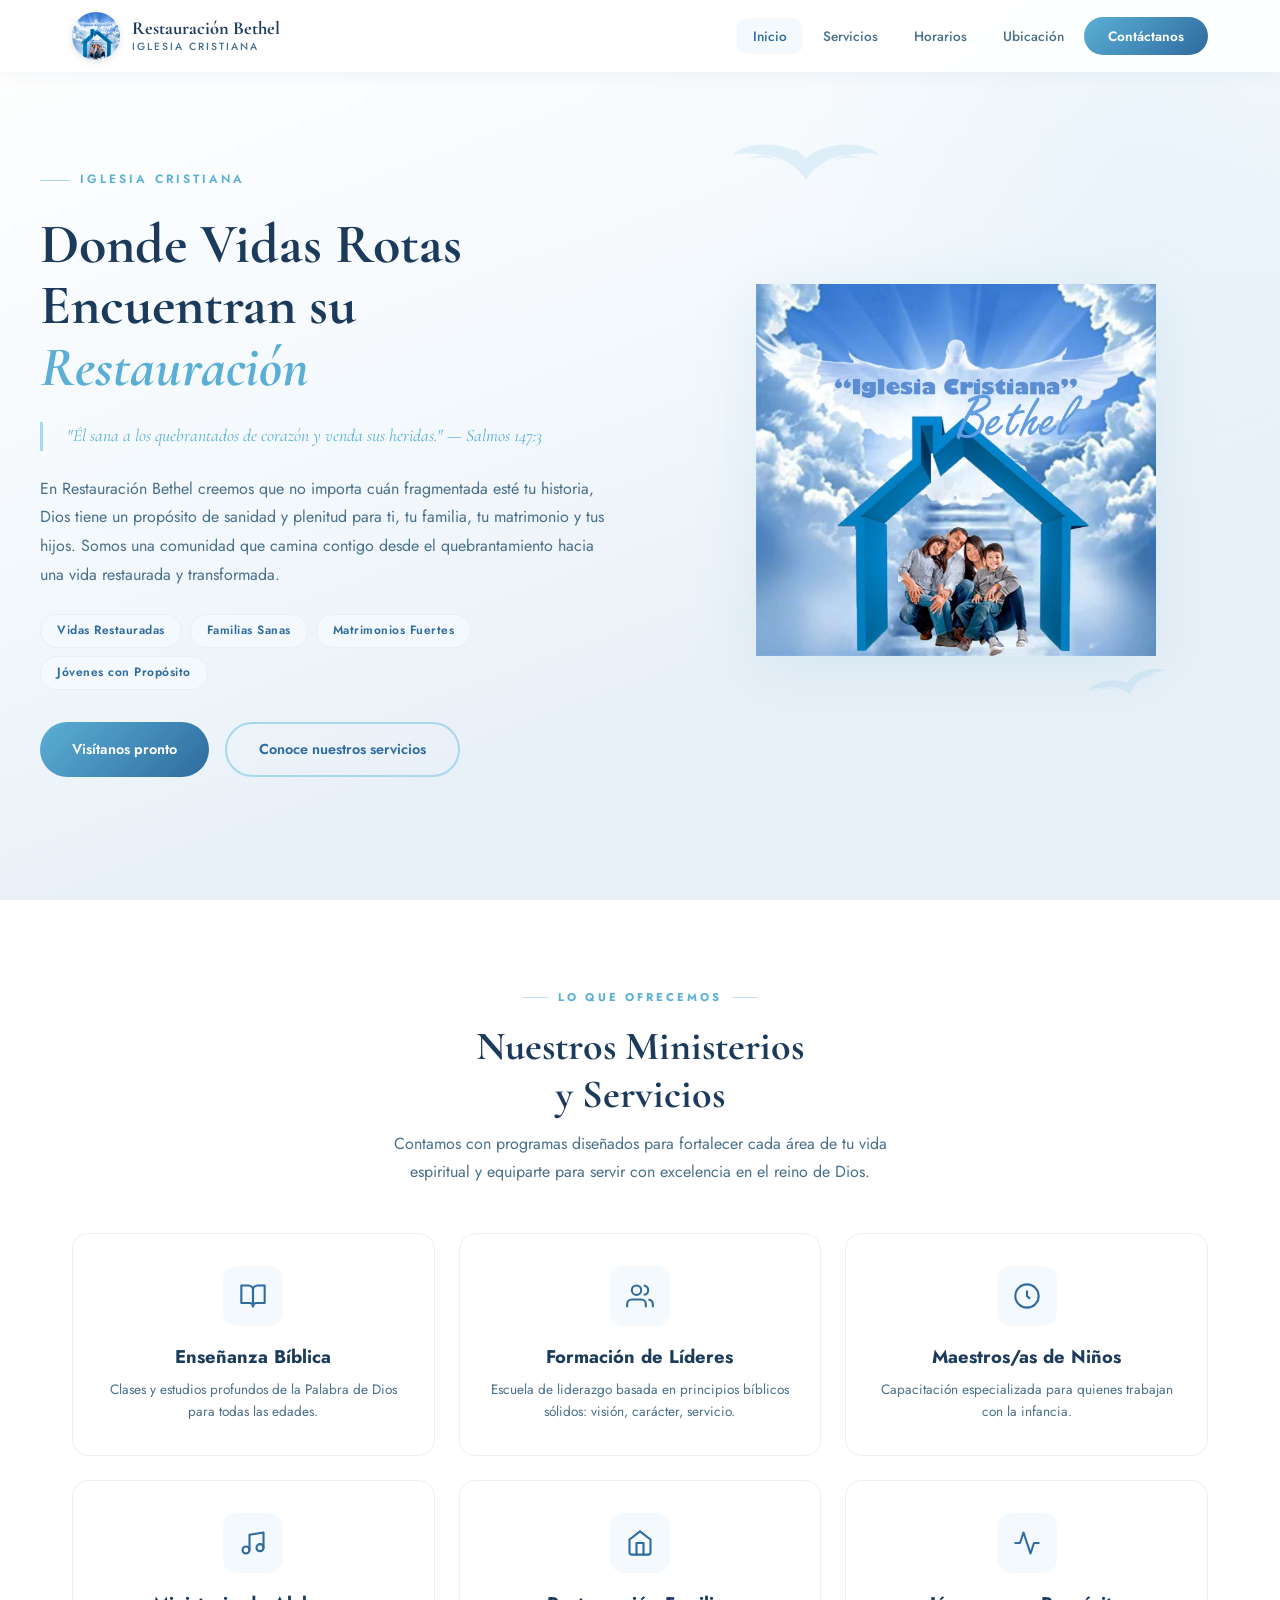
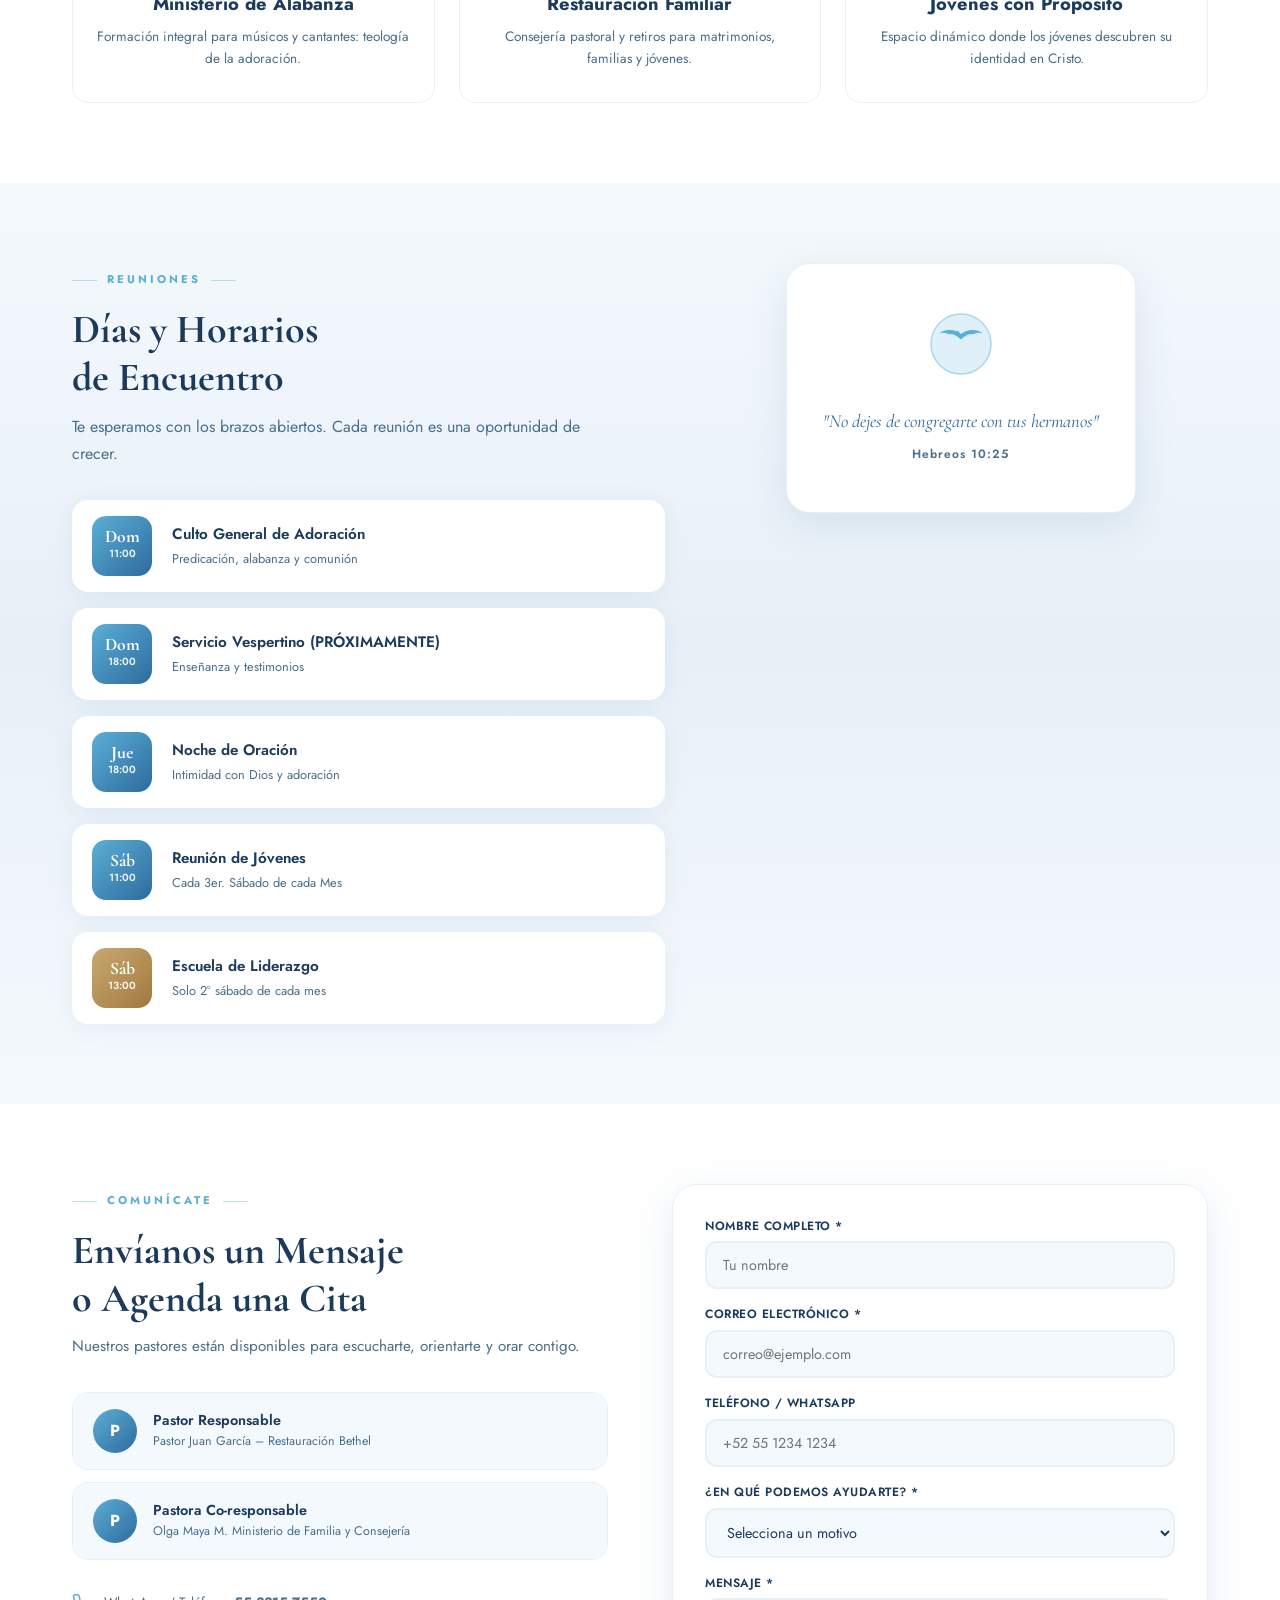
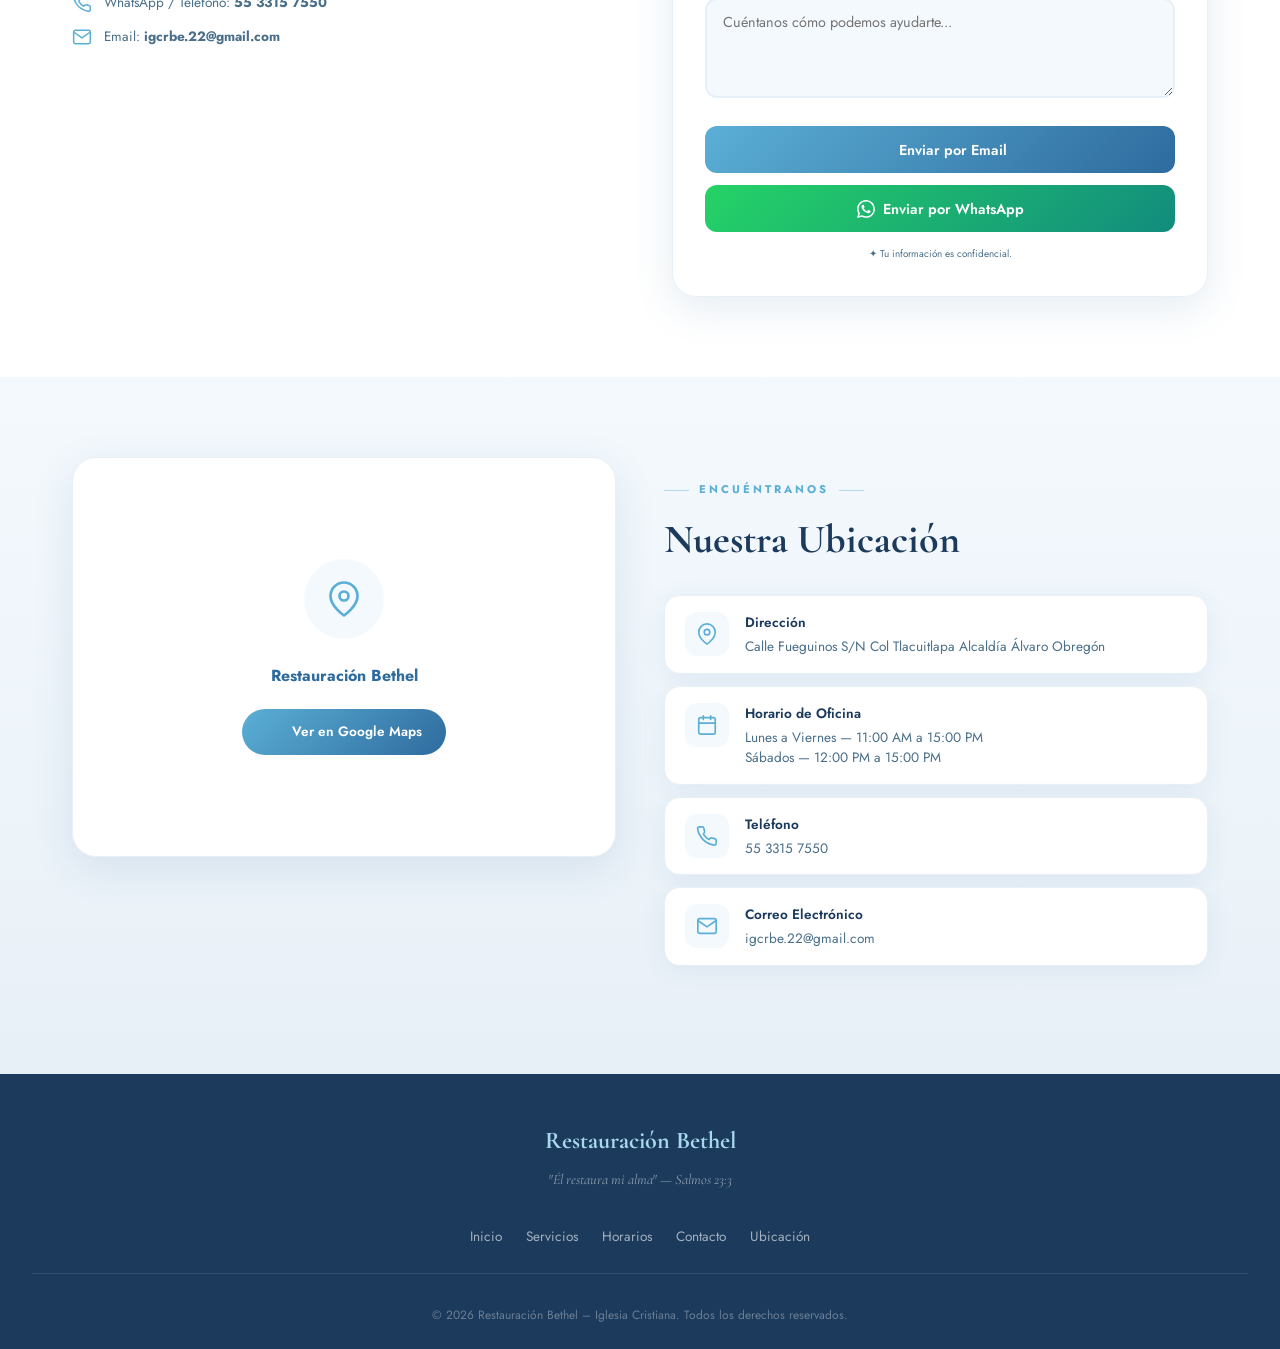
==== index.html @ 2eb7cc16 "Update map link in index.html" ====
<!DOCTYPE html>
<html lang="es">
<head>
  <meta charset="UTF-8" />
  <meta name="viewport" content="width=device-width, initial-scale=1.0"/>
  <title>Iglesia Cristiana Restauración Bethel – Restaurando Vidas, Familias y Destinos</title>

  <link href="https://fonts.googleapis.com/css2?family=Cormorant+Garamond:ital,wght@0,400;0,600;0,700;1,400;1,600&family=Jost:wght@300;400;500;600&display=swap" rel="stylesheet"/>

  <link rel="stylesheet" href="styles.css"/>
</head>
<body>

  <!-- PALOMAS DE FONDO -->
  <div class="dove-bg" aria-hidden="true">
    <svg style="top:5%;left:5%;width:260px;" viewBox="0 0 200 130">
      <path d="M100 55 C78 38 40 35 18 52 C38 47 68 52 88 70 C75 57 55 52 34 57 C58 46 86 58 100 80 C114 58 142 46 166 57 C145 52 125 57 112 70 C132 52 162 47 182 52 C160 35 122 38 100 55Z" fill="#5bafd6"/>
      <ellipse cx="87" cy="51" rx="6" ry="4.5" fill="#5bafd6"/>
    </svg>
    <svg style="top:30%;right:3%;width:190px;transform:scaleX(-1)" viewBox="0 0 200 130">
      <path d="M100 55 C78 38 40 35 18 52 C38 47 68 52 88 70 C75 57 55 52 34 57 C58 46 86 58 100 80 C114 58 142 46 166 57 C145 52 125 57 112 70 C132 52 162 47 182 52 C160 35 122 38 100 55Z" fill="#5bafd6"/>
      <ellipse cx="87" cy="51" rx="6" ry="4.5" fill="#5bafd6"/>
    </svg>
    <svg style="bottom:15%;left:8%;width:140px;opacity:.07" viewBox="0 0 200 130">
      <path d="M100 55 C78 38 40 35 18 52 C38 47 68 52 88 70 C75 57 55 52 34 57 C58 46 86 58 100 80 C114 58 142 46 166 57 C145 52 125 57 112 70 C132 52 162 47 182 52 C160 35 122 38 100 55Z" fill="#5bafd6"/>
    </svg>
  </div>

  <!-- NAVBAR -->
  <nav id="navbar">
    <div class="nav-inner">
      <a href="#inicio" class="nav-brand">
        <img src="images/logo.webp" alt="Restauración Bethel" class="nav-logo-img"/>
        <div class="brand-text">
          <span class="brand-name">Restauración Bethel</span>
          <span class="brand-sub">Iglesia Cristiana</span>
        </div>
      </a>

      <ul class="nav-links" id="navLinks">
        <li><a href="#inicio">Inicio</a></li>
        <li><a href="#servicios">Servicios</a></li>
        <li><a href="#horarios">Horarios</a></li>
        <li><a href="#ubicacion">Ubicación</a></li>
        <li><a href="#contacto" class="nav-cta">Contáctanos</a></li>
      </ul>

      <div class="hamburger" id="hamburger" onclick="toggleMenu()">
        <span></span><span></span><span></span>
      </div>
    </div>
  </nav>

  <div class="nav-overlay" id="navOverlay"></div>

  <!-- HERO -->
  <section id="inicio">
    <div class="hero-circle"></div>

    <div class="hero-doves" aria-hidden="true">
      <svg style="top:12%;right:30%;width:180px" viewBox="0 0 200 130">
        <path d="M100 55 C78 38 40 35 18 52 C38 47 68 52 88 70 C75 57 55 52 34 57 C58 46 86 58 100 80 C114 58 142 46 166 57 C145 52 125 57 112 70 C132 52 162 47 182 52 C160 35 122 38 100 55Z" fill="#a8d8ee"/>
        <ellipse cx="87" cy="51" rx="6" ry="4.5" fill="#a8d8ee"/>
      </svg>
      <svg style="bottom:20%;right:8%;width:100px;transform:rotate(-15deg)" viewBox="0 0 200 130">
        <path d="M100 55 C78 38 40 35 18 52 C38 47 68 52 88 70 C75 57 55 52 34 57 C58 46 86 58 100 80 C114 58 142 46 166 57 C145 52 125 57 112 70 C132 52 162 47 182 52 C160 35 122 38 100 55Z" fill="#a8d8ee"/>
      </svg>
    </div>

    <div class="hero-content">
      <div class="hero-text">
        <div class="hero-eyebrow">
          <span class="hero-eyebrow-line"></span>
          Iglesia Cristiana
        </div>
        <h1 class="hero-title">
          Donde Vidas Rotas<br/>
          Encuentran su<br/>
          <em>Restauración</em>
        </h1>
        <p class="hero-verse">
          "Él sana a los quebrantados de corazón y venda sus heridas." — Salmos 147:3
        </p>
        <p class="hero-desc">
          En Restauración Bethel creemos que no importa cuán fragmentada esté tu historia,
          Dios tiene un propósito de sanidad y plenitud para ti, tu familia, tu matrimonio
          y tus hijos. Somos una comunidad que camina contigo desde el quebrantamiento
          hacia una vida restaurada y transformada.
        </p>
        <div class="hero-tags">
          <span class="hero-tag">Vidas Restauradas</span>
          <span class="hero-tag">Familias Sanas</span>
          <span class="hero-tag">Matrimonios Fuertes</span>
          <span class="hero-tag">Jóvenes con Propósito</span>
        </div>
        <div class="hero-btns">
          <a href="#contacto" class="btn-primary">Visítanos pronto</a>
          <a href="#servicios" class="btn-outline">Conoce nuestros servicios</a>
        </div>
      </div>

      <div class="hero-visual">
        <img src="images/logo.webp" alt="Logo Restauración Bethel" class="hero-logo-img"/>
      </div>
    </div>
  </section>

  <!-- SERVICIOS -->
  <section id="servicios">
    <div class="section-inner">
      <div class="services-header reveal">
        <div class="section-label">Lo que ofrecemos</div>
        <h2 class="section-title">Nuestros Ministerios<br/>y Servicios</h2>
        <p class="section-desc">
          Contamos con programas diseñados para fortalecer cada área de tu vida espiritual
          y equiparte para servir con excelencia en el reino de Dios.
        </p>
      </div>

      <div class="services-grid">
        <div class="service-card reveal">
          <div class="service-icon">
            <svg viewBox="0 0 24 24" fill="none" stroke-width="1.8" stroke-linecap="round" stroke-linejoin="round">
              <path d="M2 3h6a4 4 0 0 1 4 4v14a3 3 0 0 0-3-3H2z"/>
              <path d="M22 3h-6a4 4 0 0 0-4 4v14a3 3 0 0 1 3-3h7z"/>
            </svg>
          </div>
          <div class="service-title">Enseñanza Bíblica</div>
          <p class="service-text">Clases y estudios profundos de la Palabra de Dios para todas las edades.</p>
        </div>

        <div class="service-card reveal">
          <div class="service-icon">
            <svg viewBox="0 0 24 24" fill="none" stroke-width="1.8" stroke-linecap="round" stroke-linejoin="round">
              <path d="M17 21v-2a4 4 0 0 0-4-4H5a4 4 0 0 0-4 4v2"/>
              <circle cx="9" cy="7" r="4"/>
              <path d="M23 21v-2a4 4 0 0 0-3-3.87"/>
              <path d="M16 3.13a4 4 0 0 1 0 7.75"/>
            </svg>
          </div>
          <div class="service-title">Formación de Líderes</div>
          <p class="service-text">Escuela de liderazgo basada en principios bíblicos sólidos: visión, carácter, servicio.</p>
        </div>

        <div class="service-card reveal">
          <div class="service-icon">
            <svg viewBox="0 0 24 24" fill="none" stroke-width="1.8" stroke-linecap="round" stroke-linejoin="round">
              <path d="M12 2C6.5 2 2 6.5 2 12s4.5 10 10 10 10-4.5 10-10S17.5 2 12 2z"/>
              <path d="M12 8v4l2 2"/>
            </svg>
          </div>
          <div class="service-title">Maestros/as de Niños</div>
          <p class="service-text">Capacitación especializada para quienes trabajan con la infancia.</p>
        </div>

        <div class="service-card reveal">
          <div class="service-icon">
            <svg viewBox="0 0 24 24" fill="none" stroke-width="1.8" stroke-linecap="round" stroke-linejoin="round">
              <path d="M9 18V5l12-2v13"/>
              <circle cx="6" cy="18" r="3"/>
              <circle cx="18" cy="16" r="3"/>
            </svg>
          </div>
          <div class="service-title">Ministerio de Alabanza</div>
          <p class="service-text">Formación integral para músicos y cantantes: teología de la adoración.</p>
        </div>

        <div class="service-card reveal">
          <div class="service-icon">
            <svg viewBox="0 0 24 24" fill="none" stroke-width="1.8" stroke-linecap="round" stroke-linejoin="round">
              <path d="M3 9l9-7 9 7v11a2 2 0 0 1-2 2H5a2 2 0 0 1-2-2z"/>
              <polyline points="9 22 9 12 15 12 15 22"/>
            </svg>
          </div>
          <div class="service-title">Restauración Familiar</div>
          <p class="service-text">Consejería pastoral y retiros para matrimonios, familias y jóvenes.</p>
        </div>

        <div class="service-card reveal">
          <div class="service-icon">
            <svg viewBox="0 0 24 24" fill="none" stroke-width="1.8" stroke-linecap="round" stroke-linejoin="round">
              <polyline points="22 12 18 12 15 21 9 3 6 12 2 12"/>
            </svg>
          </div>
          <div class="service-title">Jóvenes con Propósito</div>
          <p class="service-text">Espacio dinámico donde los jóvenes descubren su identidad en Cristo.</p>
        </div>
      </div>
    </div>
  </section>

  <!-- HORARIOS -->
  <section id="horarios">
    <div class="section-inner">
      <div class="schedule-wrap">
        <div class="reveal">
          <div class="section-label">Reuniones</div>
          <h2 class="section-title">Días y Horarios<br/>de Encuentro</h2>
          <p class="section-desc">Te esperamos con los brazos abiertos. Cada reunión es una oportunidad de crecer.</p>

          <div class="schedule-list">
            <div class="schedule-item">
              <div class="schedule-badge">
                <div class="badge-day">Dom</div>
                <div class="badge-time">11:00</div>
              </div>
              <div class="schedule-info">
                <div class="schedule-name">Culto General de Adoración</div>
                <div class="schedule-note">Predicación, alabanza y comunión</div>
              </div>
            </div>
            <div class="schedule-item">
              <div class="schedule-badge">
                <div class="badge-day">Dom</div>
                <div class="badge-time">18:00</div>
              </div>
              <div class="schedule-info">
                <div class="schedule-name">Servicio Vespertino (PRÓXIMAMENTE)</div>
                <div class="schedule-note">Enseñanza y testimonios</div>
              </div>
            </div>
            <div class="schedule-item">
              <div class="schedule-badge">
                <div class="badge-day">Jue</div>
                <div class="badge-time">18:00</div>
              </div>
              <div class="schedule-info">
                <div class="schedule-name">Noche de Oración</div>
                <div class="schedule-note">Intimidad con Dios y adoración</div>
              </div>
            </div>
            <div class="schedule-item">
              <div class="schedule-badge">
                <div class="badge-day">Sáb</div>
                <div class="badge-time">11:00</div>
              </div>
              <div class="schedule-info">
                <div class="schedule-name">Reunión de Jóvenes</div>
                <div class="schedule-note">Cada 3er. Sábado de cada Mes</div>
              </div>
            </div>
            <div class="schedule-item">
              <div class="schedule-badge" style="background:linear-gradient(135deg,#c9a96e,#a07840)">
                <div class="badge-day">Sáb</div>
                <div class="badge-time">13:00</div>
              </div>
              <div class="schedule-info">
                <div class="schedule-name">Escuela de Liderazgo</div>
                <div class="schedule-note">Solo 2° sábado de cada mes</div>
              </div>
            </div>
          </div>
        </div>

        <div class="schedule-visual reveal">
          <div class="clock-card">
            <div class="clock-icon-wrap">
              <svg width="64" height="64" viewBox="0 0 64 64" fill="none">
                <circle cx="32" cy="32" r="30" fill="#dff0f9" stroke="#a8d8ee" stroke-width="1.5"/>
                <path d="M32 22 C26 17 16 16.5 10 21.5 C15.5 19.8 22 21.5 27 25.5 C24 22.5 19 21 14.5 22.5 C20 20 27 22.5 32 27.5 C37 22.5 44 20 49.5 22.5 C45 21 40 22.5 37 25.5 C42 21.5 48.5 19.8 54 21.5 C48 16.5 38 17 32 22Z" fill="#5bafd6"/>
                <ellipse cx="28" cy="21" rx="2.5" ry="2" fill="#5bafd6"/>
              </svg>
            </div>
            <div class="clock-quote">"No dejes de congregarte con tus hermanos"</div>
            <div class="clock-ref">Hebreos 10:25</div>
          </div>
        </div>
      </div>
    </div>
  </section>

  <!-- CONTACTO -->
  <section id="contacto">
    <div class="section-inner">
      <div class="contact-wrap">

        <div class="reveal">
          <div class="section-label">Comunícate</div>
          <h2 class="section-title">Envíanos un Mensaje<br/>o Agenda una Cita</h2>
          <p class="pastores-intro">
            Nuestros pastores están disponibles para escucharte, orientarte y orar contigo.
          </p>

          <div class="pastor-card">
            <div class="pastor-avatar">P</div>
            <div>
              <div class="pastor-name">Pastor Responsable</div>
              <div class="pastor-role">Pastor Juan García – Restauración Bethel</div>
            </div>
          </div>
          <div class="pastor-card">
            <div class="pastor-avatar">P</div>
            <div>
              <div class="pastor-name">Pastora Co-responsable</div>
              <div class="pastor-role">Olga Maya M. Ministerio de Familia y Consejería</div>
            </div>
          </div>

          <div class="contact-methods">
            <div class="contact-method">
              <svg viewBox="0 0 24 24" fill="none" stroke-width="1.8" stroke-linecap="round" stroke-linejoin="round">
                <path d="M22 16.92v3a2 2 0 0 1-2.18 2 19.79 19.79 0 0 1-8.63-3.07A19.5 19.5 0 0 1 4.69 12a19.79 19.79 0 0 1-3-8.57A2 2 0 0 1 3.62 2h3a2 2 0 0 1 2 1.72c.127.96.361 1.903.7 2.81a2 2 0 0 1-.45 2.11L8.09 9.91a16 16 0 0 0 6 6l1.27-1.27a2 2 0 0 1 2.11-.45c.907.339 1.85.573 2.81.7A2 2 0 0 1 22 16.92z"/>
              </svg>
              <span>WhatsApp / Teléfono: <strong>55 3315 7550</strong></span>
            </div>
            <div class="contact-method">
              <svg viewBox="0 0 24 24" fill="none" stroke-width="1.8" stroke-linecap="round" stroke-linejoin="round">
                <path d="M4 4h16c1.1 0 2 .9 2 2v12c0 1.1-.9 2-2 2H4c-1.1 0-2-.9-2-2V6c0-1.1.9-2 2-2z"/>
                <polyline points="22,6 12,13 2,6"/>
              </svg>
              <span>Email: <strong>igcrbe.22@gmail.com</strong></span>
            </div>
          </div>
        </div>

        <div class="contact-form-box reveal">
          <form id="contactForm" action="https://formsubmit.co/igcrbe.22@gmail.com" method="POST">
            <input type="hidden" name="_subject" value="🕊️ Nuevo mensaje desde Restauración Bethel">
            <input type="hidden" name="_captcha" value="false">
            <input type="hidden" name="_template" value="table">
            <input type="hidden" name="_autoresponse" value="Gracias por contactarnos. Pronto nos comunicaremos contigo. ¡Dios te bendiga! — Restauración Bethel">
            <input type="hidden" name="Nombre" id="formNombreHidden">
            <input type="hidden" name="Email" id="formEmailHidden">
            <input type="hidden" name="Telefono" id="formTelHidden">
            <input type="hidden" name="Motivo" id="formMotivoHidden">
            <input type="hidden" name="Mensaje" id="formMensajeHidden">

            <div class="form-group">
              <label>Nombre completo *</label>
              <input type="text" id="formNombre" name="nombre_visible" placeholder="Tu nombre" required>
            </div>
            <div class="form-group">
              <label>Correo electrónico *</label>
              <input type="email" id="formEmail" name="email_visible" placeholder="correo@ejemplo.com" required>
            </div>
            <div class="form-group">
              <label>Teléfono / WhatsApp</label>
              <input type="tel" id="formTel" name="telefono_visible" placeholder="+52 55 1234 1234">
            </div>
            <div class="form-group">
              <label>¿En qué podemos ayudarte? *</label>
              <select id="formMotivo" name="motivo_visible" required>
                <option value="">Selecciona un motivo</option>
                <option>Visitar la iglesia por primera vez</option>
                <option>Agendar cita con un pastor</option>
                <option>Información sobre ministerios</option>
                <option>Consejería pastoral</option>
                <option>Oración y apoyo espiritual</option>
                <option>Otro</option>
              </select>
            </div>
            <div class="form-group">
              <label>Mensaje *</label>
              <textarea id="formMensaje" name="mensaje_visible" placeholder="Cuéntanos cómo podemos ayudarte..." required></textarea>
            </div>

            <div class="form-actions">
              <button type="submit" class="form-submit" id="btnSubmit">
                <svg viewBox="0 0 24 24" fill="none" stroke-width="2" stroke-linecap="round" stroke-linejoin="round" style="width:18px;height:18px">
                  <line x1="22" y1="2" x2="11" y2="13"/>
                  <polygon points="22 2 15 22 11 13 2 9 22 2"/>
                </svg>
                Enviar por Email
              </button>
              <button type="button" class="form-whatsapp" onclick="enviarWhatsApp()">
                <svg viewBox="0 0 24 24" fill="currentColor" style="width:18px;height:18px">
                  <path d="M17.472 14.382c-.297-.149-1.758-.867-2.03-.967-.273-.099-.471-.148-.67.15-.197.297-.767.966-.94 1.164-.173.199-.347.223-.644.075-.297-.15-1.255-.463-2.39-1.475-.883-.788-1.48-1.761-1.653-2.059-.173-.297-.018-.458.13-.606.134-.133.298-.347.446-.52.149-.174.198-.298.298-.497.099-.198.05-.371-.025-.52-.075-.149-.669-1.612-.916-2.207-.242-.579-.487-.5-.669-.51-.173-.008-.371-.01-.57-.01-.198 0-.52.074-.792.372-.272.297-1.04 1.016-1.04 2.479 0 1.462 1.065 2.875 1.213 3.074.149.198 2.095 3.2 5.076 4.487.709.306 1.262.489 1.694.625.712.227 1.36.195 1.871.118.571-.085 1.758-.719 2.006-1.413.248-.694.248-1.289.173-1.413-.074-.124-.272-.198-.57-.347m-5.421 7.403h-.004a9.87 9.87 0 01-5.031-1.378l-.361-.214-3.741.982.998-3.648-.235-.374a9.86 9.86 0 01-1.51-5.26c.001-5.45 4.436-9.884 9.888-9.884 2.64 0 5.122 1.03 6.988 2.898a9.825 9.825 0 012.893 6.994c-.003 5.45-4.437 9.884-9.885 9.884m8.413-18.297A11.815 11.815 0 0012.05 0C5.495 0 .16 5.335.157 11.892c0 2.096.547 4.142 1.588 5.945L.057 24l6.305-1.654a11.882 11.882 0 005.683 1.448h.005c6.554 0 11.89-5.335 11.893-11.893a11.821 11.821 0 00-3.48-8.413Z"/>
                </svg>
                Enviar por WhatsApp
              </button>
            </div>
            <p class="form-note">
              <small>✦ Tu información es confidencial.</small>
            </p>
          </form>
        </div>

      </div>
    </div>
  </section>

  <!-- UBICACIÓN -->
  <section id="ubicacion">
    <div class="section-inner">
      <div class="location-wrap">
        <div class="location-map-placeholder reveal">
          <div class="map-icon-bg">
            <svg viewBox="0 0 24 24" fill="none" stroke-width="1.8" stroke-linecap="round" stroke-linejoin="round">
              <path d="M21 10c0 7-9 13-9 13s-9-6-9-13a9 9 0 0 1 18 0z"/>
              <circle cx="12" cy="10" r="3"/>
            </svg>
          </div>
          <div class="map-placeholder-text">
            <strong style="color:var(--sky-dark);display:block;margin-bottom:.3rem;">Restauración Bethel</strong>
          </div>
          <a href="https://maps.app.goo.gl/TU2vSs5MhYG86ngf9" target="_blank" class="map-btn">
            <svg viewBox="0 0 24 24" fill="none" stroke-width="2" stroke-linecap="round" stroke-linejoin="round" style="width:18px;height:18px">
              <path d="M21 10c0 7-9 13-9 13s-9-6-9-13a9 9 0 0 1 18 0z"/>
              <circle cx="12" cy="10" r="3"/>
            </svg>
            Ver en Google Maps
          </a>
        </div>

        <div class="location-details reveal">
          <div class="section-label">Encuéntranos</div>
          <h2 class="section-title">Nuestra Ubicación</h2>

          <div style="margin-top:2rem;">
            <div class="location-detail-item">
              <div class="location-detail-icon">
                <svg viewBox="0 0 24 24" fill="none" stroke-width="1.8" stroke-linecap="round" stroke-linejoin="round">
                  <path d="M21 10c0 7-9 13-9 13s-9-6-9-13a9 9 0 0 1 18 0z"/>
                  <circle cx="12" cy="10" r="3"/>
                </svg>
              </div>
              <div>
                <div class="location-detail-title">Dirección</div>
                <div class="location-detail-text">Calle Fueguinos S/N Col Tlacuitlapa Alcaldía Álvaro Obregón</div>
              </div>
            </div>

            <div class="location-detail-item">
              <div class="location-detail-icon">
                <svg viewBox="0 0 24 24" fill="none" stroke-width="1.8" stroke-linecap="round" stroke-linejoin="round">
                  <rect x="3" y="4" width="18" height="18" rx="2" ry="2"/>
                  <line x1="16" y1="2" x2="16" y2="6"/>
                  <line x1="8"  y1="2" x2="8"  y2="6"/>
                  <line x1="3"  y1="10" x2="21" y2="10"/>
                </svg>
              </div>
              <div>
                <div class="location-detail-title">Horario de Oficina</div>
                <div class="location-detail-text">Lunes a Viernes — 11:00 AM a 15:00 PM<br/>Sábados — 12:00 PM a 15:00 PM</div>
              </div>
            </div>

            <div class="location-detail-item">
              <div class="location-detail-icon">
                <svg viewBox="0 0 24 24" fill="none" stroke-width="1.8" stroke-linecap="round" stroke-linejoin="round">
                  <path d="M22 16.92v3a2 2 0 0 1-2.18 2 19.79 19.79 0 0 1-8.63-3.07A19.5 19.5 0 0 1 4.69 12a19.79 19.79 0 0 1-3-8.57A2 2 0 0 1 3.62 2h3a2 2 0 0 1 2 1.72c.127.96.361 1.903.7 2.81a2 2 0 0 1-.45 2.11L8.09 9.91a16 16 0 0 0 6 6l1.27-1.27a2 2 0 0 1 2.11-.45c.907.339 1.85.573 2.81.7A2 2 0 0 1 22 16.92z"/>
                </svg>
              </div>
              <div>
                <div class="location-detail-title">Teléfono</div>
                <div class="location-detail-text">55 3315 7550</div>
              </div>
            </div>

            <div class="location-detail-item">
              <div class="location-detail-icon">
                <svg viewBox="0 0 24 24" fill="none" stroke-width="1.8" stroke-linecap="round" stroke-linejoin="round">
                  <path d="M4 4h16c1.1 0 2 .9 2 2v12c0 1.1-.9 2-2 2H4c-1.1 0-2-.9-2-2V6c0-1.1.9-2 2-2z"/>
                  <polyline points="22,6 12,13 2,6"/>
                </svg>
              </div>
              <div>
                <div class="location-detail-title">Correo Electrónico</div>
                <div class="location-detail-text">
                  igcrbe.22@gmail.com
                </div>
              </div>
            </div>
          </div>
        </div>
      </div>
    </div>
  </section>

  <!-- FOOTER -->
  <footer>
    <div class="footer-brand">Restauración Bethel</div>
    <div class="footer-verse">"Él restaura mi alma" — Salmos 23:3</div>
    <ul class="footer-links">
      <li><a href="#inicio">Inicio</a></li>
      <li><a href="#servicios">Servicios</a></li>
      <li><a href="#horarios">Horarios</a></li>
      <li><a href="#contacto">Contacto</a></li>
      <li><a href="#ubicacion">Ubicación</a></li>
    </ul>
    <div class="footer-copy">
      © 2026 Restauración Bethel – Iglesia Cristiana. Todos los derechos reservados.
    </div>
  </footer>

  <!-- Toast de notificación -->
  <div class="notif" id="notif"></div>

  <!-- JavaScript -->
  <script src="main.js"></script>

</body>
</html>
---- styles.css ----
/* ============================================
   RESTAURACIÓN BETHEL — HOJA DE ESTILOS
   ============================================ */

/* RESET */
*, *::before, *::after {
  margin: 0;
  padding: 0;
  box-sizing: border-box;
}

/* VARIABLES */
:root {
  --sky: #5bafd6;
  --sky-light: #a8d8ee;
  --sky-dark: #2e6b9e;
  --sky-darker: #1b3a5c;
  --bg: #f4f9fd;
  --bg-alt: #e8f0f7;
  --white: #ffffff;
  --text: #1b3a5c;
  --text-soft: #4a6f8a;
  --gold: #c9a96e;
  --gold-dark: #a07840;
  --shadow: 0 4px 24px rgba(46, 107, 158, 0.08);
  --shadow-lg: 0 12px 40px rgba(46, 107, 158, 0.12);
  --radius: 16px;
  --radius-lg: 24px;
  --transition: all 0.3s cubic-bezier(0.4, 0, 0.2, 1);
}

html { scroll-behavior: smooth; font-size: 16px; }

body {
  font-family: 'Jost', sans-serif;
  color: var(--text);
  background: var(--white);
  overflow-x: hidden;
  line-height: 1.6;
}

h1, h2, h3, h4 { font-family: 'Cormorant Garamond', serif; }

/* ============================================
   PALOMAS DE FONDO
   ============================================ */
.dove-bg {
  position: fixed;
  top: 0; left: 0;
  width: 100%; height: 100%;  pointer-events: none;
  z-index: 0;
  opacity: 0.04;
}

.dove-bg svg {
  position: absolute;
  fill: var(--sky);
}

/* ============================================
   NAVBAR
   ============================================ */
nav {
  position: fixed;
  top: 0; left: 0;
  width: 100%;
  z-index: 1000;
  background: rgba(255,255,255,0.92);
  backdrop-filter: blur(12px);
  -webkit-backdrop-filter: blur(12px);
  box-shadow: 0 1px 20px rgba(27, 58, 92, 0.06);
  transition: var(--transition);
}

nav.scrolled {
  box-shadow: 0 2px 30px rgba(27, 58, 92, 0.1);
}

.nav-inner {
  max-width: 1200px;
  margin: 0 auto;
  padding: 0 2rem;
  display: flex;
  align-items: center;
  justify-content: space-between;
  height: 72px;
}

.nav-brand {
  display: flex;
  align-items: center;
  gap: 12px;
  text-decoration: none;
}

.nav-brand-icon {
  width: 44px; height: 44px;
  background: linear-gradient(135deg, var(--sky), var(--sky-dark));
  border-radius: 50%;  display: flex;
  align-items: center;
  justify-content: center;
}

.brand-text {
  display: flex;
  flex-direction: column;
}

.brand-name {
  font-family: 'Cormorant Garamond', serif;
  font-size: 1.15rem;
  font-weight: 700;
  color: var(--sky-darker);
  line-height: 1.2;
}

.brand-sub {
  font-size: 0.65rem;
  color: var(--text-soft);
  letter-spacing: 2px;
  text-transform: uppercase;
  font-weight: 500;
}

.nav-links {
  display: flex;
  list-style: none;
  gap: 0.25rem;
  align-items: center;
}

.nav-links a {
  text-decoration: none;
  color: var(--text-soft);
  font-size: 0.85rem;
  font-weight: 500;
  padding: 0.5rem 1rem;
  border-radius: 10px;
  transition: var(--transition);
}

.nav-links a:hover,
.nav-links a.active {
  color: var(--sky-dark);
  background: var(--bg);
}

.nav-cta {  background: linear-gradient(135deg, var(--sky), var(--sky-dark)) !important;
  color: white !important;
  padding: 0.55rem 1.5rem !important;
  border-radius: 25px !important;
  font-weight: 600 !important;
}

.nav-cta:hover { transform: translateY(-2px); box-shadow: 0 4px 15px rgba(91,175,214,0.4); }

/* Hamburger */
.hamburger {
  display: none;
  flex-direction: column;
  gap: 5px;
  cursor: pointer;
  padding: 5px;
  z-index: 1001;
}

.hamburger span {
  width: 26px; height: 2.5px;
  background: var(--sky-darker);
  border-radius: 3px;
  transition: var(--transition);
}

.hamburger.active span:nth-child(1) { transform: rotate(45deg) translate(5px, 5px); }
.hamburger.active span:nth-child(2) { opacity: 0; }
.hamburger.active span:nth-child(3) { transform: rotate(-45deg) translate(5px, -5px); }

.nav-overlay {
  display: none;
  position: fixed;
  top: 0; left: 0;
  width: 100%; height: 100%;
  background: rgba(27, 58, 92, 0.2);
  backdrop-filter: blur(4px);
  z-index: 999;
}

.nav-overlay.active { display: block; }

/* ============================================
   HERO
   ============================================ */
#inicio {
  min-height: 100vh;
  display: flex;
  align-items: center;
  position: relative;  overflow: hidden;
  background: linear-gradient(160deg, var(--white) 0%, var(--bg) 40%, var(--bg-alt) 70%);
  padding: 120px 2rem 80px;
}

.hero-circle {
  position: absolute;
  top: -200px; right: -200px;
  width: 700px; height: 700px;
  background: radial-gradient(circle, rgba(91,175,214,0.06) 0%, transparent 70%);
  border-radius: 50%;
  pointer-events: none;
}

.hero-doves svg {
  position: absolute;
  pointer-events: none;
  fill: var(--sky-light);
  opacity: 0.3;
}

.hero-content {
  max-width: 1200px;
  margin: 0 auto;
  display: grid;
  grid-template-columns: 1fr 1fr;
  gap: 4rem;
  align-items: center;
  position: relative;
  z-index: 1;
  width: 100%;
}

.hero-text { max-width: 580px; }

.hero-eyebrow {
  display: inline-flex;
  align-items: center;
  gap: 10px;
  font-size: 0.75rem;
  font-weight: 600;
  letter-spacing: 3px;
  text-transform: uppercase;
  color: var(--sky);
  margin-bottom: 1.5rem;
}

.hero-eyebrow-line {
  width: 30px; height: 1px;
  background: var(--sky);  opacity: 0.5;
}

.hero-title {
  font-size: 3.5rem;
  font-weight: 700;
  line-height: 1.1;
  color: var(--sky-darker);
  margin-bottom: 1.5rem;
}

.hero-title em {
  font-style: italic;
  color: var(--sky);
}

.hero-verse {
  font-family: 'Cormorant Garamond', serif;
  font-style: italic;
  font-size: 1.1rem;
  color: var(--sky);
  margin-bottom: 1.5rem;
  padding-left: 1.5rem;
  border-left: 3px solid var(--sky-light);
}

.hero-desc {
  font-size: 1rem;
  color: var(--text-soft);
  line-height: 1.8;
  margin-bottom: 1.5rem;
}

.hero-tags {
  display: flex;
  flex-wrap: wrap;
  gap: 0.5rem;
  margin-bottom: 2rem;
}

.hero-tag {
  background: var(--bg);
  color: var(--sky-dark);
  padding: 0.4rem 1rem;
  border-radius: 20px;
  font-size: 0.75rem;
  font-weight: 600;
  letter-spacing: 0.5px;
  border: 1px solid var(--bg-alt);
}
.hero-btns {
  display: flex;
  gap: 1rem;
  flex-wrap: wrap;
}

.btn-primary {
  display: inline-flex;
  align-items: center;
  gap: 8px;
  background: linear-gradient(135deg, var(--sky), var(--sky-dark));
  color: white;
  padding: 0.9rem 2rem;
  border-radius: 50px;
  text-decoration: none;
  font-weight: 600;
  font-size: 0.9rem;
  transition: var(--transition);
}

.btn-primary:hover { transform: translateY(-3px); box-shadow: 0 8px 25px rgba(91,175,214,0.4); }

.btn-outline {
  display: inline-flex;
  align-items: center;
  gap: 8px;
  background: transparent;
  color: var(--sky-dark);
  padding: 0.9rem 2rem;
  border-radius: 50px;
  text-decoration: none;
  font-weight: 600;
  font-size: 0.9rem;
  border: 2px solid var(--sky-light);
  transition: var(--transition);
}

.btn-outline:hover { background: var(--bg); transform: translateY(-3px); }

/* Emblem */
.hero-visual {
  display: flex;
  align-items: center;
  justify-content: center;
}

.hero-emblem {
  position: relative;
  width: 280px; height: 280px;}

.emblem-ring {
  position: absolute;
  top: 0; left: 0;
  width: 100%; height: 100%;
  border: 2px solid var(--sky-light);
  border-radius: 50%;
  opacity: 0.3;
  animation: spin 20s linear infinite;
}

.emblem-ring-2 {
  width: 85%; height: 85%;
  top: 7.5%; left: 7.5%;
  animation-duration: 15s;
  animation-direction: reverse;
  border-color: var(--sky);
  opacity: 0.15;
}

@keyframes spin {
  to { transform: rotate(360deg); }
}

.emblem-core {
  position: absolute;
  top: 50%; left: 50%;
  transform: translate(-50%, -50%);
  text-align: center;
  width: 200px;
}

.emblem-dove-svg {
  width: 100px; height: 65px;
  margin-bottom: 0.5rem;
}

.emblem-name {
  font-family: 'Cormorant Garamond', serif;
  font-size: 1.4rem;
  font-weight: 700;
  color: var(--sky-darker);
  line-height: 1.2;
}

.emblem-sub {
  font-size: 0.65rem;
  color: var(--text-soft);
  letter-spacing: 2px;  text-transform: uppercase;
  margin-top: 0.25rem;
}

.emblem-dots {
  position: absolute;
  top: 50%; left: 50%;
  transform: translate(-50%, -50%);
  width: 110px; height: 110px;
}

.emblem-dot {
  position: absolute;
  top: 50%; left: 50%;
  width: 6px; height: 6px;
  background: var(--sky);
  border-radius: 50%;
  opacity: 0.4;
  animation: pulse 2s ease-in-out infinite;
}

@keyframes pulse {
  0%, 100% { opacity: 0.2; transform: rotate(var(--r, 0deg)) translateX(55px) scale(1); }
  50% { opacity: 0.6; transform: rotate(var(--r, 0deg)) translateX(55px) scale(1.5); }
}

/* ============================================
   SECCIONES GENERALES
   ============================================ */
.section-inner {
  max-width: 1200px;
  margin: 0 auto;
  padding: 5rem 2rem;
}

.section-label {
  display: inline-flex;
  align-items: center;
  gap: 10px;
  font-size: 0.7rem;
  font-weight: 700;
  letter-spacing: 3px;
  text-transform: uppercase;
  color: var(--sky);
  margin-bottom: 1rem;
}

.section-label::before,
.section-label::after {
  content: '';  width: 25px; height: 1px;
  background: var(--sky);
  opacity: 0.4;
}

.section-title {
  font-size: 2.5rem;
  font-weight: 700;
  color: var(--sky-darker);
  margin-bottom: 0.75rem;
  line-height: 1.2;
}

.section-desc {
  font-size: 1rem;
  color: var(--text-soft);
  max-width: 550px;
  line-height: 1.7;
}

/* ============================================
   SERVICIOS
   ============================================ */
#servicios { background: var(--white); }

.services-header { text-align: center; margin-bottom: 3rem; }
.services-header .section-desc { margin: 0 auto; }

.services-grid {
  display: grid;
  grid-template-columns: repeat(auto-fit, minmax(280px, 1fr));
  gap: 1.5rem;
}

.service-card {
  background: var(--white);
  border: 1px solid var(--bg-alt);
  border-radius: var(--radius);
  padding: 2rem 1.5rem;
  text-align: center;
  transition: var(--transition);
}

.service-card:hover {
  transform: translateY(-6px);
  box-shadow: var(--shadow-lg);
  border-color: var(--sky-light);
}

.service-icon {  width: 60px; height: 60px;
  margin: 0 auto 1rem;
  background: var(--bg);
  border-radius: 14px;
  display: flex;
  align-items: center;
  justify-content: center;
  transition: var(--transition);
}

.service-icon svg {
  width: 28px; height: 28px;
  stroke: var(--sky-dark);
  transition: var(--transition);
}

.service-card:hover .service-icon {
  background: linear-gradient(135deg, var(--sky), var(--sky-dark));
}

.service-card:hover .service-icon svg {
  stroke: white;
}

.service-title {
  font-size: 1.15rem;
  font-weight: 700;
  color: var(--sky-darker);
  margin-bottom: 0.5rem;
}

.service-text {
  font-size: 0.85rem;
  color: var(--text-soft);
  line-height: 1.6;
}

/* ============================================
   HORARIOS
   ============================================ */
#horarios {
  background: linear-gradient(180deg, var(--bg), var(--bg-alt), var(--bg));
}

.schedule-wrap {
  display: grid;
  grid-template-columns: 1.2fr 1fr;
  gap: 3rem;
  align-items: start;
}
.schedule-list {
  display: flex;
  flex-direction: column;
  gap: 1rem;
  margin-top: 2rem;
}

.schedule-item {
  display: flex;
  align-items: center;
  gap: 1.25rem;
  padding: 1rem 1.25rem;
  background: var(--white);
  border-radius: var(--radius);
  box-shadow: var(--shadow);
  transition: var(--transition);
}

.schedule-item:hover {
  transform: translateX(5px);
  box-shadow: var(--shadow-lg);
}

.schedule-badge {
  width: 60px; height: 60px;
  min-width: 60px;
  background: linear-gradient(135deg, var(--sky), var(--sky-dark));
  border-radius: 14px;
  display: flex;
  flex-direction: column;
  align-items: center;
  justify-content: center;
  color: white;
}

.badge-day {
  font-family: 'Cormorant Garamond', serif;
  font-size: 1.1rem;
  font-weight: 700;
  line-height: 1;
}

.badge-time {
  font-size: 0.65rem;
  font-weight: 600;
  opacity: 0.9;
}

.schedule-name {  font-weight: 600;
  color: var(--sky-darker);
  font-size: 0.95rem;
}

.schedule-note {
  font-size: 0.8rem;
  color: var(--text-soft);
  margin-top: 0.15rem;
}

.schedule-visual {
  display: flex;
  align-items: center;
  justify-content: center;
}

.clock-card {
  background: var(--white);
  border-radius: var(--radius-lg);
  padding: 3rem 2rem;
  text-align: center;
  box-shadow: var(--shadow-lg);
  border: 1px solid var(--bg-alt);
  max-width: 350px;
  width: 100%;
}

.clock-icon-wrap {
  margin-bottom: 1.5rem;
}

.clock-quote {
  font-family: 'Cormorant Garamond', serif;
  font-style: italic;
  font-size: 1.15rem;
  color: var(--sky-dark);
  margin-bottom: 0.5rem;
}

.clock-ref {
  font-size: 0.75rem;
  font-weight: 600;
  color: var(--text-soft);
  letter-spacing: 1px;
}

/* ============================================
   CONTACTO
   ============================================ */#contacto { background: var(--white); }

.contact-wrap {
  display: grid;
  grid-template-columns: 1fr 1fr;
  gap: 4rem;
  align-items: start;
}

.pastores-intro {
  color: var(--text-soft);
  line-height: 1.7;
  margin-bottom: 2rem;
  font-size: 0.95rem;
}

.pastor-card {
  display: flex;
  align-items: center;
  gap: 1rem;
  padding: 1rem 1.25rem;
  background: var(--bg);
  border-radius: var(--radius);
  margin-bottom: 0.75rem;
  border: 1px solid var(--bg-alt);
}

.pastor-avatar {
  width: 44px; height: 44px;
  min-width: 44px;
  background: linear-gradient(135deg, var(--sky), var(--sky-dark));
  border-radius: 50%;
  display: flex;
  align-items: center;
  justify-content: center;
  color: white;
  font-weight: 700;
  font-size: 1rem;
}

.pastor-name {
  font-weight: 600;
  color: var(--sky-darker);
  font-size: 0.9rem;
}

.pastor-role {
  font-size: 0.78rem;
  color: var(--text-soft);
}
.contact-methods {
  display: flex;
  flex-direction: column;
  gap: 0.75rem;
  margin-top: 2rem;
}

.contact-method {
  display: flex;
  align-items: center;
  gap: 0.75rem;
  font-size: 0.85rem;
  color: var(--text-soft);
}

.contact-method svg {
  width: 20px; height: 20px;
  stroke: var(--sky);
  min-width: 20px;
}

/* Formulario */
.contact-form-box {
  background: var(--white);
  border-radius: var(--radius-lg);
  padding: 2rem;
  box-shadow: var(--shadow-lg);
  border: 1px solid var(--bg-alt);
}

.form-group {
  margin-bottom: 1rem;
}

.form-group label {
  display: block;
  font-size: 0.75rem;
  font-weight: 600;
  color: var(--text);
  margin-bottom: 0.35rem;
  letter-spacing: 0.5px;
  text-transform: uppercase;
}

.form-group input,
.form-group select,
.form-group textarea {
  width: 100%;
  padding: 0.75rem 1rem;  border: 2px solid var(--bg-alt);
  border-radius: 12px;
  font-family: 'Jost', sans-serif;
  font-size: 0.9rem;
  color: var(--text);
  background: var(--bg);
  transition: var(--transition);
}

.form-group input:focus,
.form-group select:focus,
.form-group textarea:focus {
  outline: none;
  border-color: var(--sky);
  background: var(--white);
  box-shadow: 0 0 0 4px rgba(91,175,214,0.1);
}

.form-group textarea {
  resize: vertical;
  min-height: 100px;
}

.form-actions {
  display: flex;
  flex-direction: column;
  gap: 0.75rem;
  margin-top: 1.25rem;
}

.form-submit {
  display: flex;
  align-items: center;
  justify-content: center;
  gap: 8px;
  padding: 0.85rem 1.5rem;
  background: linear-gradient(135deg, var(--sky), var(--sky-dark));
  color: white;
  border: none;
  border-radius: 12px;
  font-size: 0.9rem;
  font-weight: 600;
  cursor: pointer;
  transition: var(--transition);
  font-family: 'Jost', sans-serif;
}

.form-submit:hover {
  transform: translateY(-2px);
  box-shadow: 0 8px 25px rgba(91,175,214,0.4);}

.form-whatsapp {
  display: flex;
  align-items: center;
  justify-content: center;
  gap: 8px;
  padding: 0.85rem 1.5rem;
  background: linear-gradient(135deg, #25D366, #128C7E);
  color: white;
  border: none;
  border-radius: 12px;
  font-size: 0.9rem;
  font-weight: 600;
  cursor: pointer;
  transition: var(--transition);
  font-family: 'Jost', sans-serif;
}

.form-whatsapp:hover {
  transform: translateY(-2px);
  box-shadow: 0 8px 25px rgba(37,211,102,0.4);
}

.form-note {
  text-align: center;
  margin-top: 0.75rem;
  color: var(--text-soft);
  font-size: 0.75rem;
}

/* ============================================
   UBICACIÓN
   ============================================ */
#ubicacion {
  background: linear-gradient(180deg, var(--bg), var(--bg-alt));
}

.location-wrap {
  display: grid;
  grid-template-columns: 1fr 1fr;
  gap: 3rem;
  align-items: start;
}

.location-map-placeholder {
  background: var(--white);
  border-radius: var(--radius-lg);
  padding: 3rem 2rem;
  text-align: center;  box-shadow: var(--shadow-lg);
  border: 1px solid var(--bg-alt);
  display: flex;
  flex-direction: column;
  align-items: center;
  justify-content: center;
  min-height: 400px;
}

.map-icon-bg {
  width: 80px; height: 80px;
  background: var(--bg);
  border-radius: 50%;
  display: flex;
  align-items: center;
  justify-content: center;
  margin-bottom: 1.5rem;
}

.map-icon-bg svg {
  width: 36px; height: 36px;
  stroke: var(--sky);
}

.map-btn {
  display: inline-flex;
  align-items: center;
  gap: 8px;
  background: linear-gradient(135deg, var(--sky), var(--sky-dark));
  color: white;
  padding: 0.75rem 1.5rem;
  border-radius: 50px;
  text-decoration: none;
  font-weight: 600;
  font-size: 0.85rem;
  transition: var(--transition);
  margin-top: 1rem;
}

.map-btn:hover { transform: translateY(-2px); box-shadow: 0 6px 20px rgba(91,175,214,0.4); }

.location-details { padding: 1rem 0; }

.location-detail-item {
  display: flex;
  align-items: flex-start;
  gap: 1rem;
  padding: 1rem 1.25rem;
  background: var(--white);
  border-radius: var(--radius);  margin-bottom: 0.75rem;
  box-shadow: var(--shadow);
  border: 1px solid var(--bg-alt);
  transition: var(--transition);
}

.location-detail-item:hover {
  transform: translateX(5px);
  box-shadow: var(--shadow-lg);
}

.location-detail-icon {
  width: 44px; height: 44px;
  min-width: 44px;
  background: var(--bg);
  border-radius: 12px;
  display: flex;
  align-items: center;
  justify-content: center;
}

.location-detail-icon svg {
  width: 22px; height: 22px;
  stroke: var(--sky);
}

.location-detail-title {
  font-weight: 600;
  color: var(--sky-darker);
  font-size: 0.85rem;
  margin-bottom: 0.15rem;
}

.location-detail-text {
  font-size: 0.85rem;
  color: var(--text-soft);
  line-height: 1.5;
}

/* ============================================
   FOOTER
   ============================================ */
footer {
  background: var(--sky-darker);
  color: white;
  padding: 3rem 2rem 1.5rem;
  text-align: center;
}

.footer-brand {  font-family: 'Cormorant Garamond', serif;
  font-size: 1.5rem;
  font-weight: 700;
  color: var(--sky-light);
  margin-bottom: 0.5rem;
}

.footer-verse {
  font-family: 'Cormorant Garamond', serif;
  font-style: italic;
  color: rgba(255,255,255,0.5);
  font-size: 0.9rem;
  margin-bottom: 2rem;
}

.footer-links {
  list-style: none;
  display: flex;
  justify-content: center;
  flex-wrap: wrap;
  gap: 0.5rem 1.5rem;
  margin-bottom: 2rem;
  padding-bottom: 1.5rem;
  border-bottom: 1px solid rgba(255,255,255,0.1);
}

.footer-links a {
  color: rgba(255,255,255,0.6);
  text-decoration: none;
  font-size: 0.85rem;
  transition: var(--transition);
}

.footer-links a:hover {
  color: var(--sky-light);
}

.footer-copy {
  font-size: 0.75rem;
  color: rgba(255,255,255,0.35);
}

/* ============================================
   NOTIFICACIONES
   ============================================ */
.notif {
  position: fixed;
  bottom: 2rem;
  right: 2rem;
  padding: 1rem 1.5rem;  border-radius: 12px;
  font-size: 0.85rem;
  font-weight: 500;
  color: white;
  background: var(--sky-dark);
  box-shadow: 0 8px 30px rgba(27,58,92,0.3);
  z-index: 9999;
  display: flex;
  align-items: center;
  gap: 0.5rem;
  transform: translateX(150%);
  transition: transform 0.3s cubic-bezier(0.4,0,0.2,1);
  max-width: 350px;
  opacity: 0;
  pointer-events: none;
}

.notif.show {
  transform: translateX(0);
  opacity: 1;
}

.notif.success { background: linear-gradient(135deg, #2ecc71, #27ae60); }
.notif.error { background: linear-gradient(135deg, #e74c3c, #c0392b); }

/* ============================================
   REVEAL ANIMATIONS
   ============================================ */
.reveal {
  opacity: 0;
  transform: translateY(30px);
  transition: all 0.6s cubic-bezier(0.4,0,0.2,1);
}

.reveal.active {
  opacity: 1;
  transform: translateY(0);
}

/* ============================================
   RESPONSIVE
   ============================================ */
@media (max-width: 1024px) {
  .hero-content { grid-template-columns: 1fr; gap: 2rem; }
  .hero-visual { order: -1; }
  .hero-text { max-width: 100%; }
  .hero-emblem { width: 220px; height: 220px; }
  .hero-title { font-size: 2.8rem; }
  .schedule-wrap { grid-template-columns: 1fr; }
  .contact-wrap { grid-template-columns: 1fr; gap: 3rem; }  .location-wrap { grid-template-columns: 1fr; }
}

@media (max-width: 768px) {
  .nav-links {
    position: fixed;
    top: 0; right: -100%;
    width: 80%;
    max-width: 320px;
    height: 100vh;
    background: white;
    flex-direction: column;
    padding: 100px 2rem 2rem;
    box-shadow: -10px 0 30px rgba(0,0,0,0.1);
    transition: var(--transition);
    gap: 0.5rem;
  }


  .nav-links.active { right: 0; }
  .nav-links a { padding: 0.75rem 1rem; font-size: 1rem; }
  .hamburger { display: flex; }
  .hero-title { font-size: 2.2rem; }
  .section-title { font-size: 2rem; }
  .section-inner { padding: 3rem 1.5rem; }
  .contact-form-box { padding: 1.5rem; }
}

@media (max-width: 480px) {
  .hero-title { font-size: 1.8rem; }
  .hero-btns { flex-direction: column; }
  .btn-primary, .btn-outline { width: 100%; justify-content: center; }
  .form-actions { gap: 0.5rem; }
}

/* ===== LOGO IMAGEN ===== */
.nav-logo-img {
  width: 48px;
  height: 48px;
  border-radius: 50%;
  object-fit: cover;
  box-shadow: 0 2px 8px rgba(0,0,0,0.1);
}

/* ===== LOGO EN HERO ===== */
.hero-logo-img {
  max-width: 400px;
  width: 100%;
  height: auto;
  animation: fadeInLogo 1.5s ease-in-out;
  filter: drop-shadow(0 10px 30px rgba(91, 175, 214, 0.15));
}

@keyframes fadeInLogo {
  from { 
    opacity: 0; 
    transform: scale(0.95) translateY(20px); 
  }
  to { 
    opacity: 1; 
    transform: scale(1) translateY(0); 
  }
}

/* Responsive */
@media (max-width: 1024px) {
  .hero-logo-img {
    max-width: 320px;
  }
}

@media (max-width: 768px) {
  .hero-logo-img {
    max-width: 280px;
    margin: 0 auto;
    display: block;
  }
}

@media (max-width: 480px) {
  .hero-logo-img {
    max-width: 220px;
  }
}
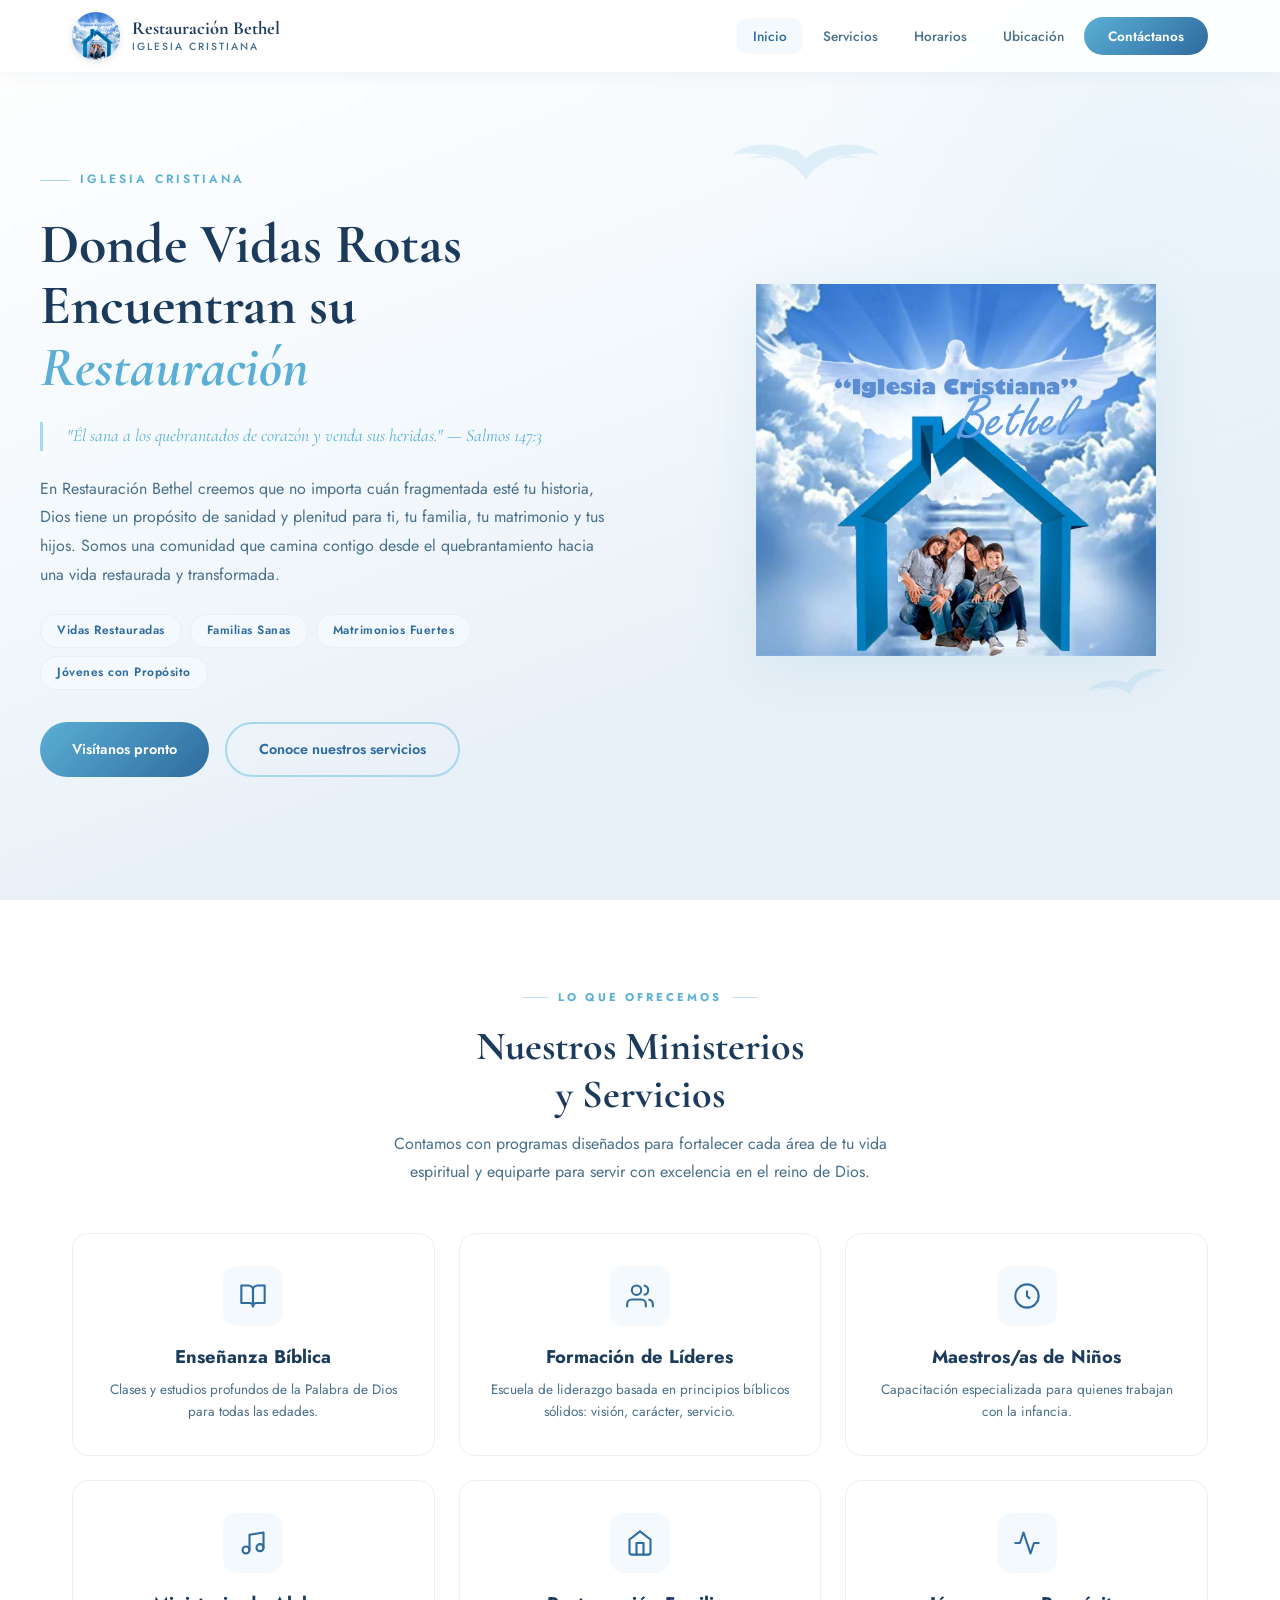
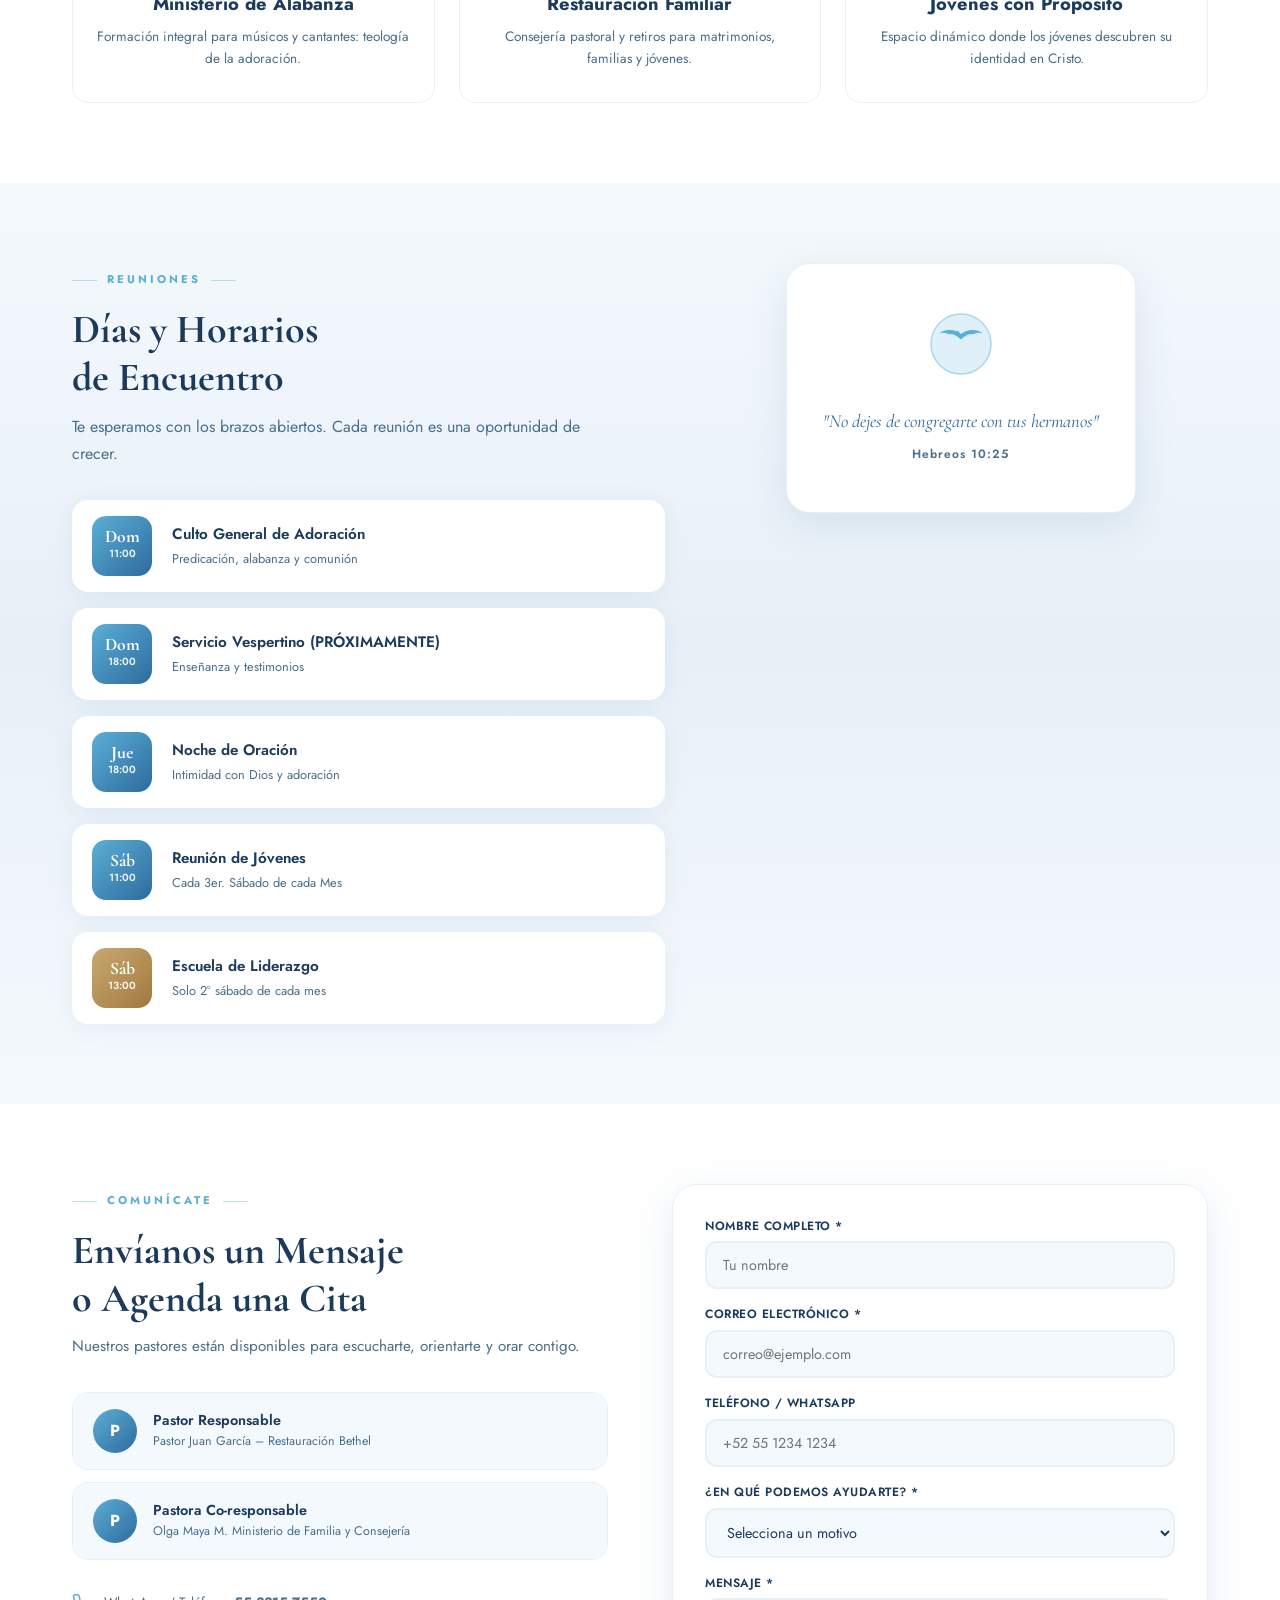
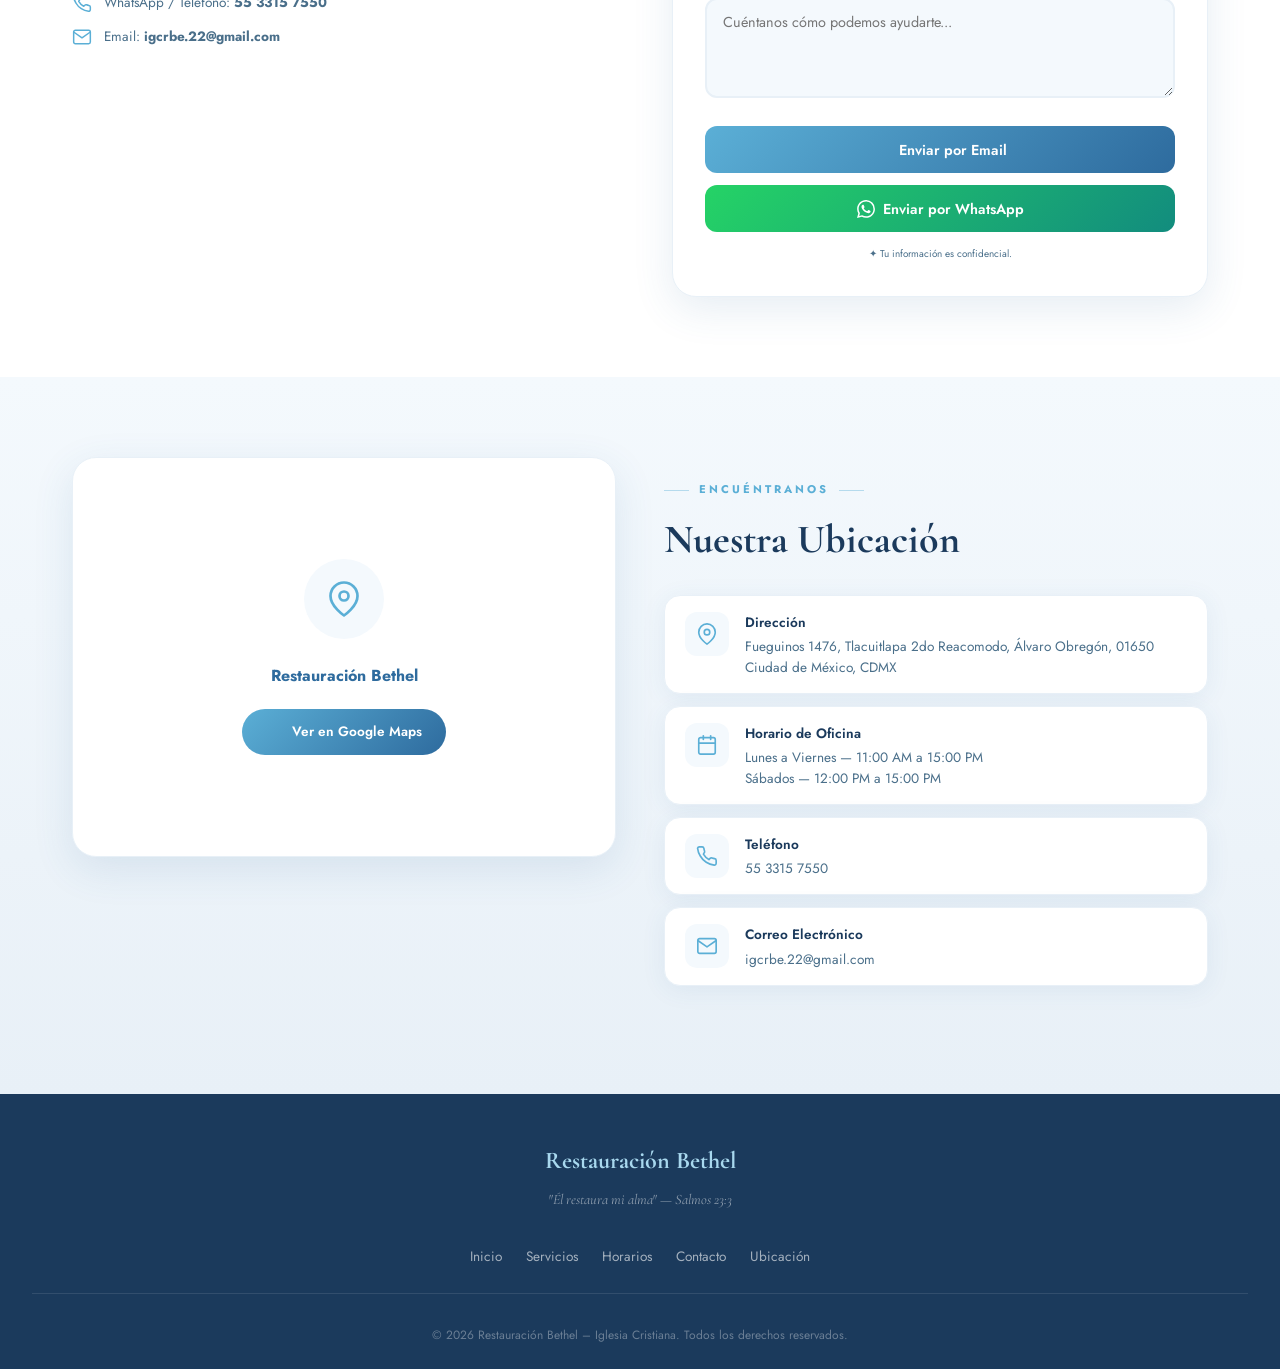
==== commit 6d1bf105: "Update location detail address in index.html" ====
--- a/index.html
+++ b/index.html
@@ -416,7 +416,7 @@
               </div>
               <div>
                 <div class="location-detail-title">Dirección</div>
-                <div class="location-detail-text">Calle Fueguinos S/N Col Tlacuitlapa Alcaldía Álvaro Obregón</div>
+                <div class="location-detail-text">Fueguinos 1476, Tlacuitlapa 2do Reacomodo, Álvaro Obregón, 01650 Ciudad de México, CDMX</div>
               </div>
             </div>
 
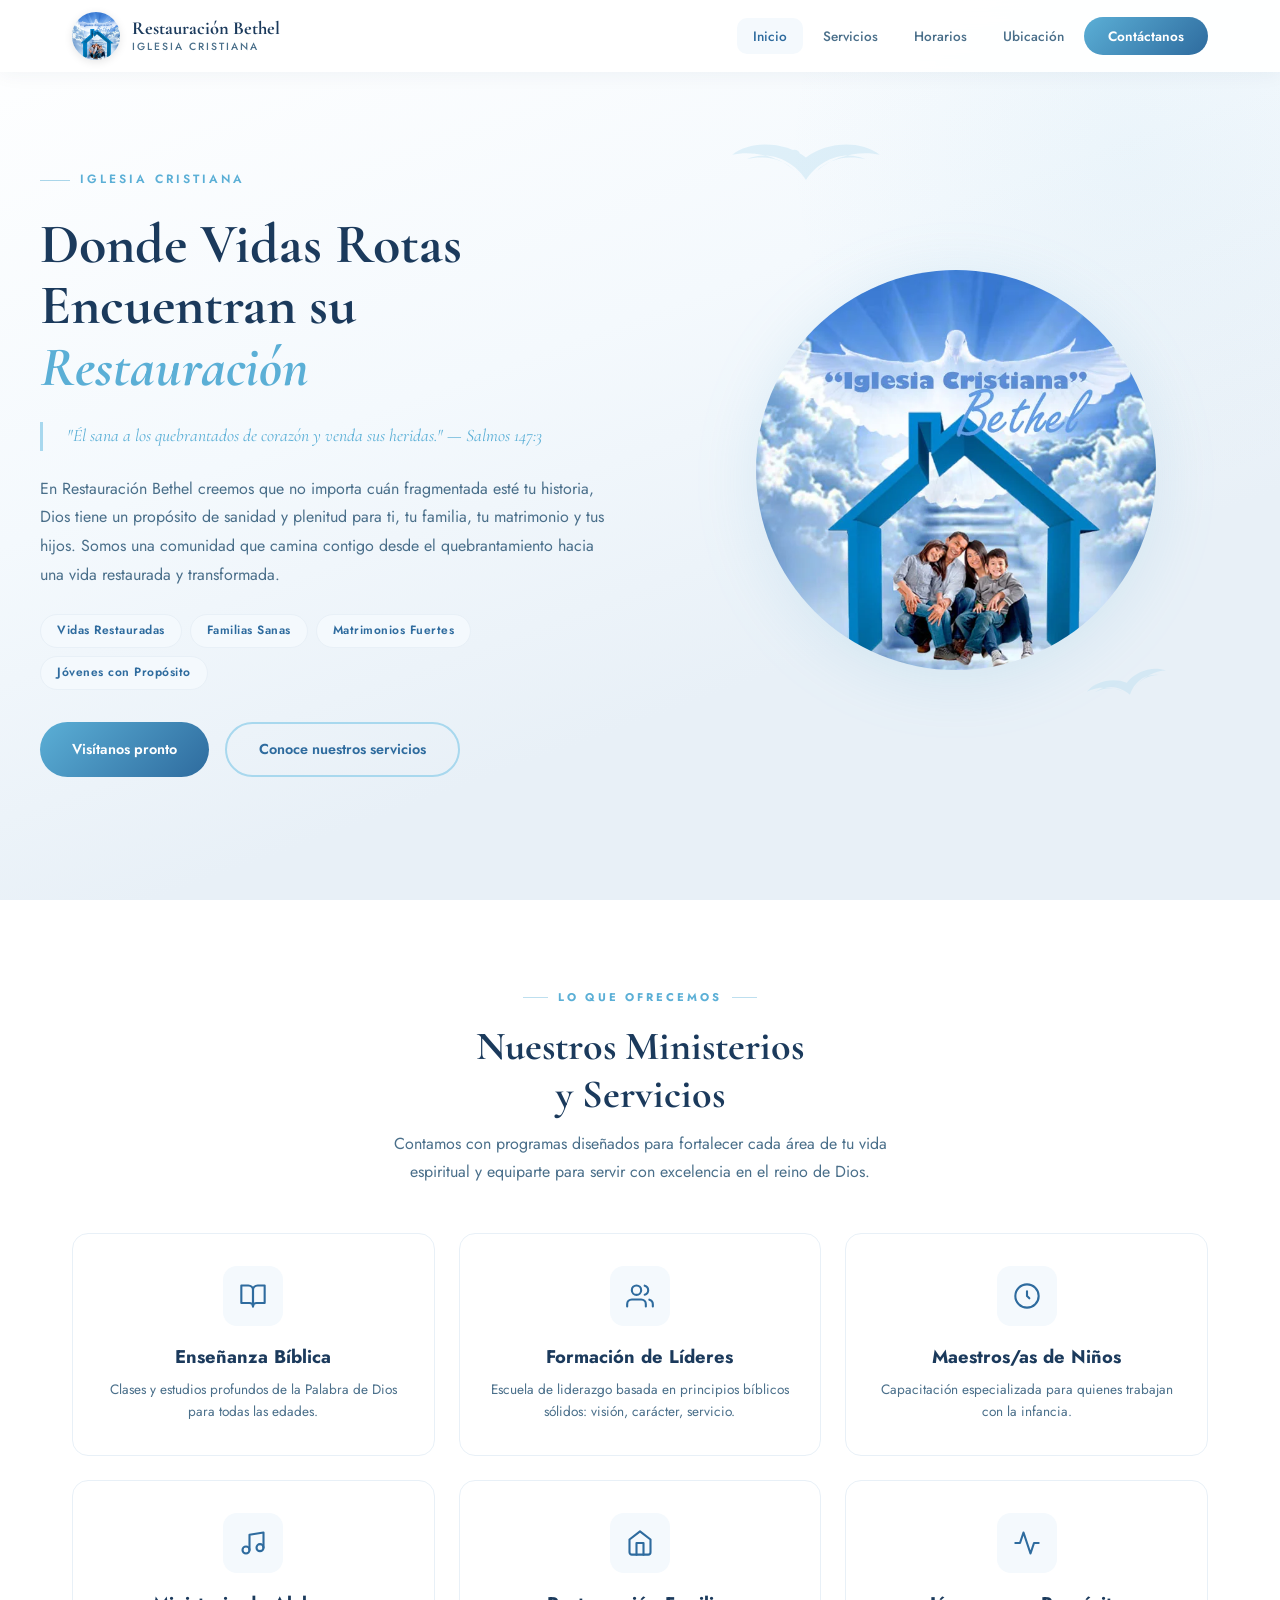
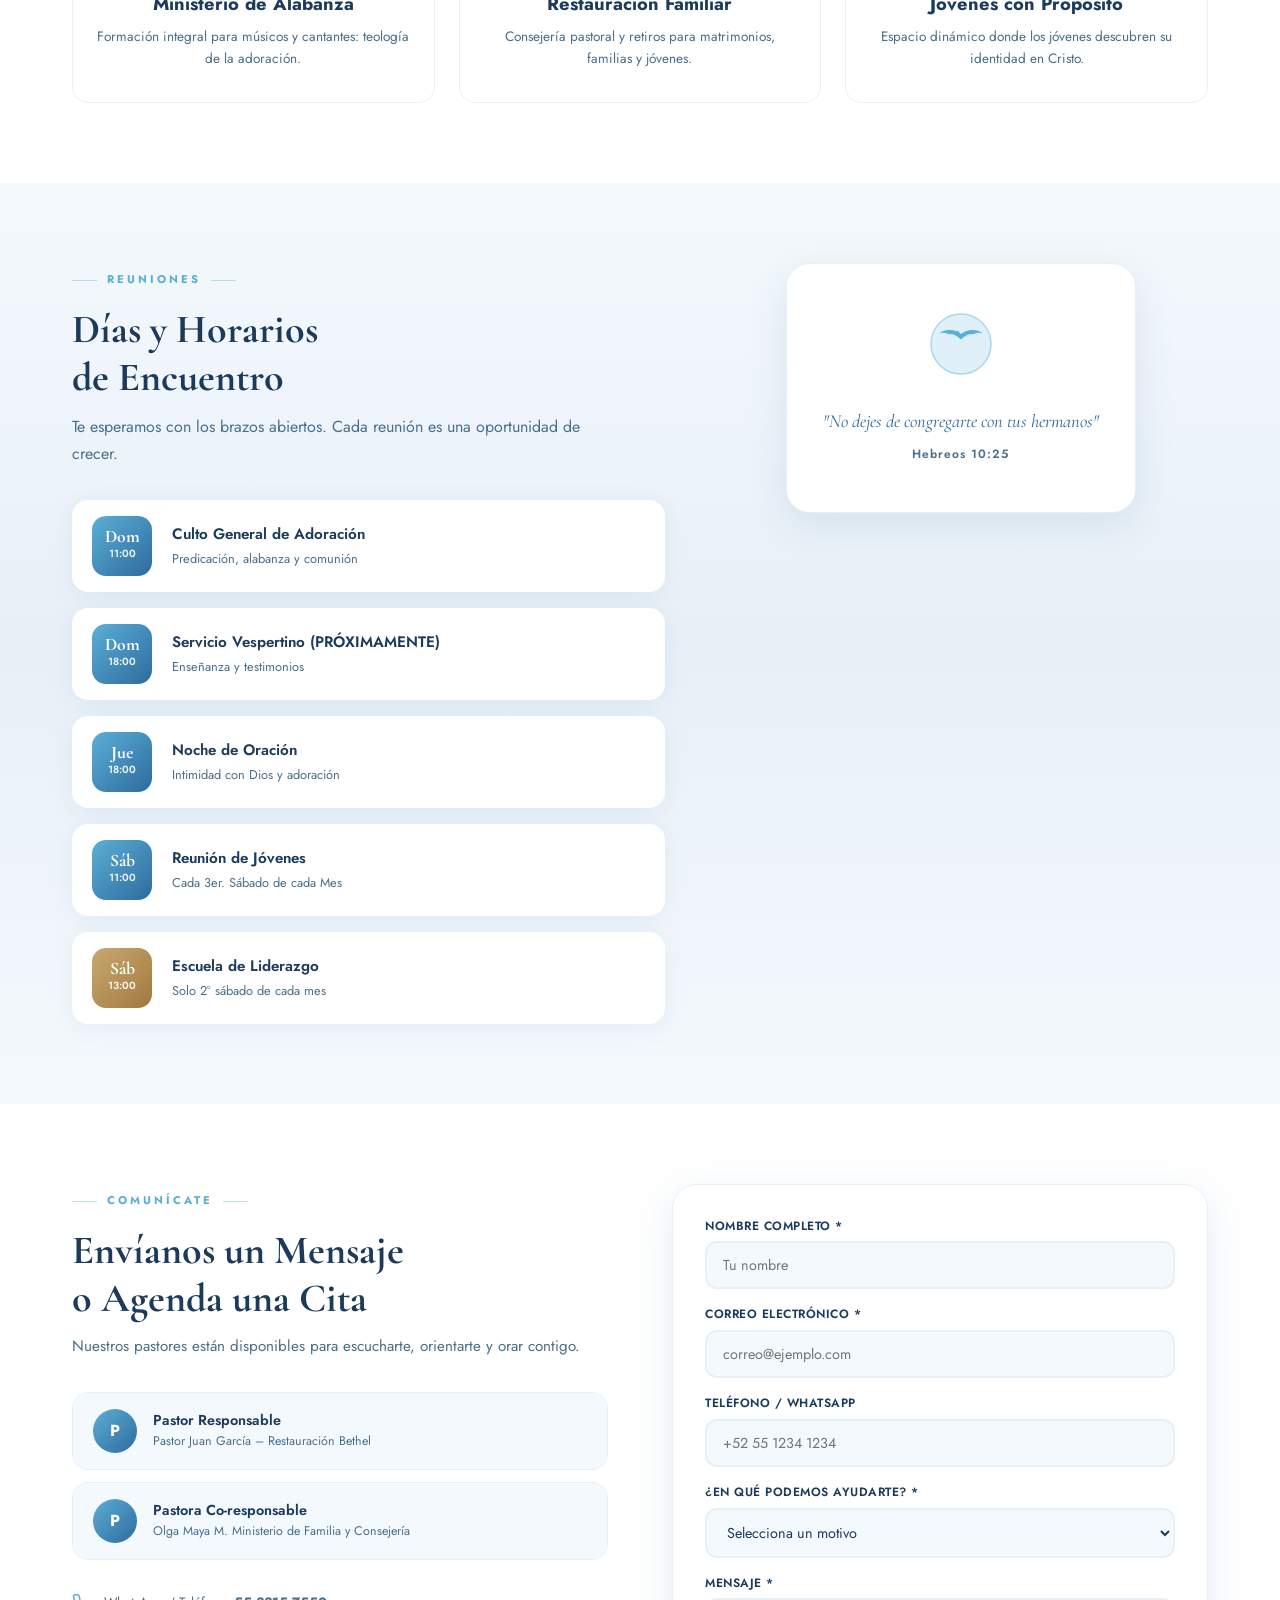
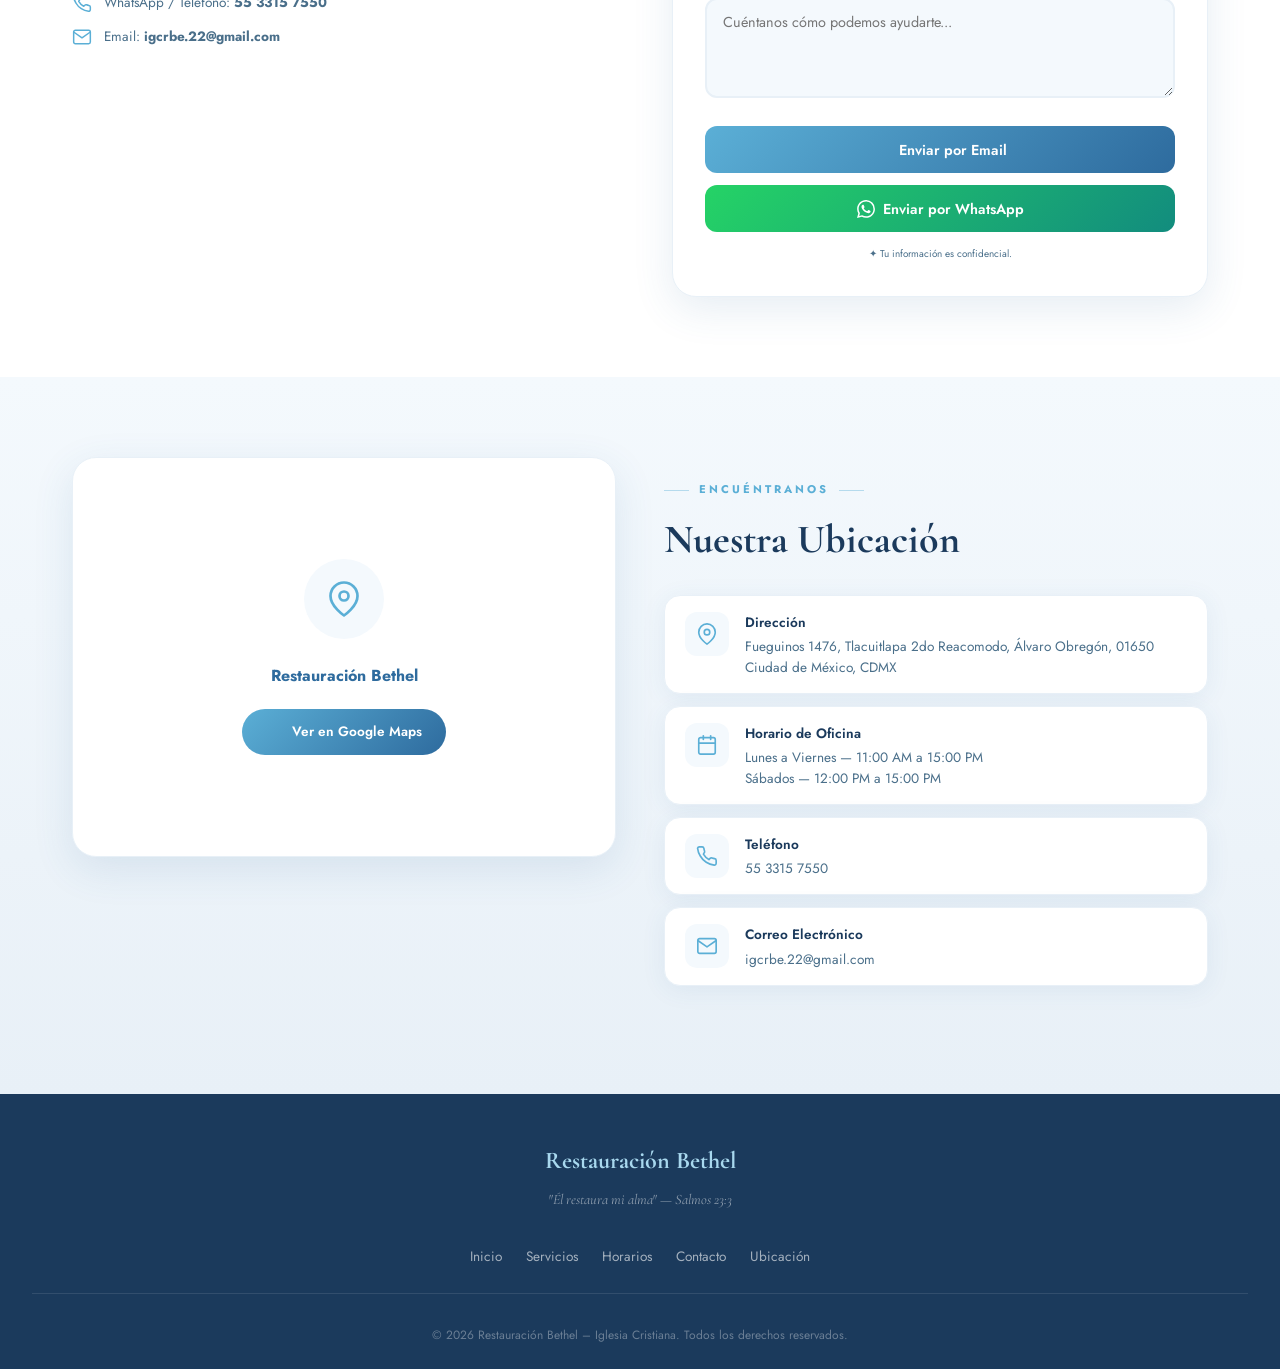
==== commit 816653c4: "Update index.html" ====
--- a/index.html
+++ b/index.html
@@ -315,6 +315,7 @@
 
         <div class="contact-form-box reveal">
           <form id="contactForm" action="https://formsubmit.co/igcrbe.22@gmail.com" method="POST">
+            <input type="hidden" name="_next" value="https://igcrbe22.github.io/Restauracion-Bethel.com/">
             <input type="hidden" name="_subject" value="🕊️ Nuevo mensaje desde Restauración Bethel">
             <input type="hidden" name="_captcha" value="false">
             <input type="hidden" name="_template" value="table">
--- a/styles.css
+++ b/styles.css
@@ -1062,33 +1062,47 @@
   .form-actions { gap: 0.5rem; }
 }
 
-/* ===== LOGO IMAGEN ===== */
+/* ===== LOGO NAVBAR CON ANIMACIÓN ===== */
 .nav-logo-img {
   width: 48px;
   height: 48px;
   border-radius: 50%;
   object-fit: cover;
   box-shadow: 0 2px 8px rgba(0,0,0,0.1);
-}
-
-/* ===== LOGO EN HERO ===== */
+  animation: pulseLogo 2s ease-in-out infinite;
+  position: relative;
+  z-index: 1;
+}
+
+@keyframes pulseLogo {
+  0%, 100% { transform: scale(1); }
+  50% { transform: scale(1.15); }
+}
+
+.nav-logo-img:hover {
+  animation: pulseLogoHover 0.6s ease-in-out;
+  box-shadow: 0 4px 15px rgba(91,175,214,0.4);
+}
+
+@keyframes pulseLogoHover {
+  0%, 100% { transform: scale(1); }
+  50% { transform: scale(1.25); }
+}
+/* ===== LOGO EN HERO - ACTUALIZADO ===== */
 .hero-logo-img {
   max-width: 400px;
   width: 100%;
+  aspect-ratio: 1 / 1; /* Obliga a que sea cuadrado para que el círculo se vea perfecto */
   height: auto;
-  animation: fadeInLogo 1.5s ease-in-out;
+  object-fit: cover; /* Ajusta la imagen para que no se deforme */
+  
+  /* Forma redonda */
+  border-radius: 50%; 
+  
+  /* Animación de pulso (igual que el navbar) */
+  animation: pulseLogo 2s ease-in-out infinite;
+  
   filter: drop-shadow(0 10px 30px rgba(91, 175, 214, 0.15));
-}
-
-@keyframes fadeInLogo {
-  from { 
-    opacity: 0; 
-    transform: scale(0.95) translateY(20px); 
-  }
-  to { 
-    opacity: 1; 
-    transform: scale(1) translateY(0); 
-  }
 }
 
 /* Responsive */
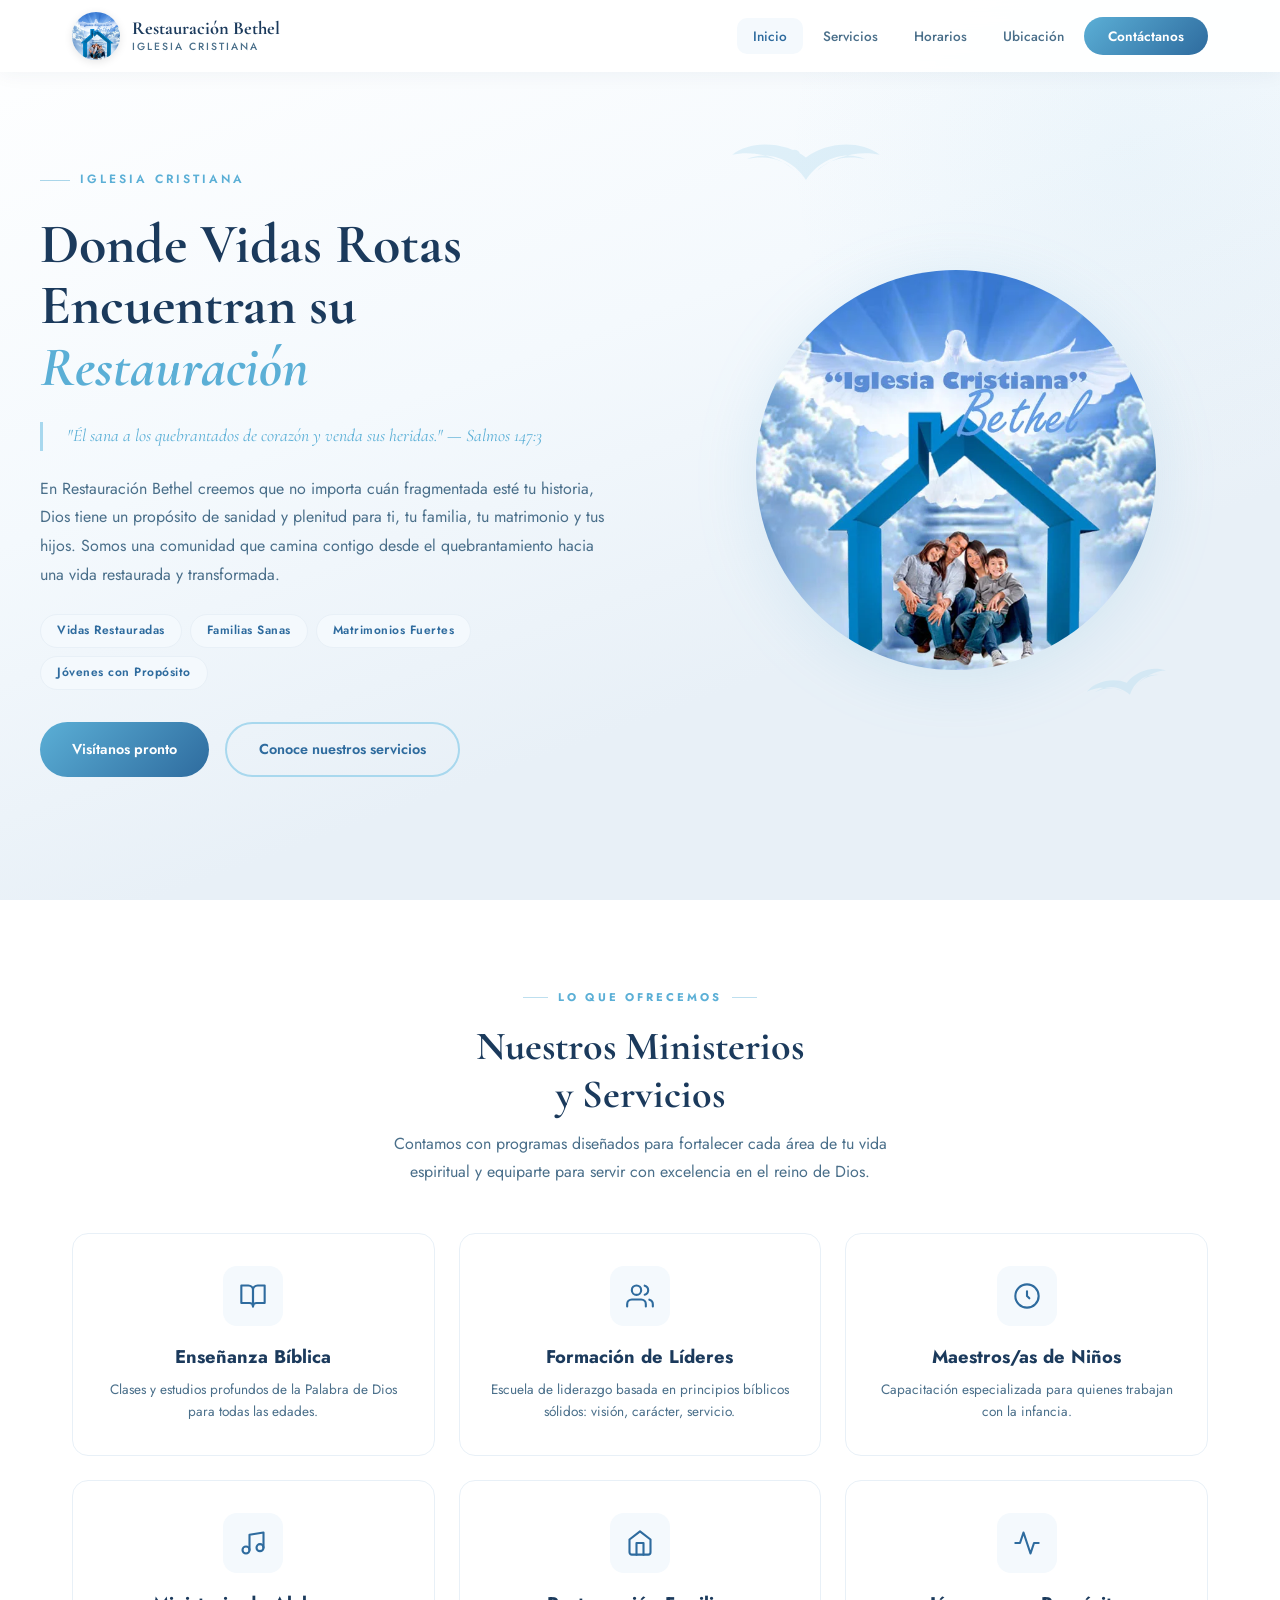
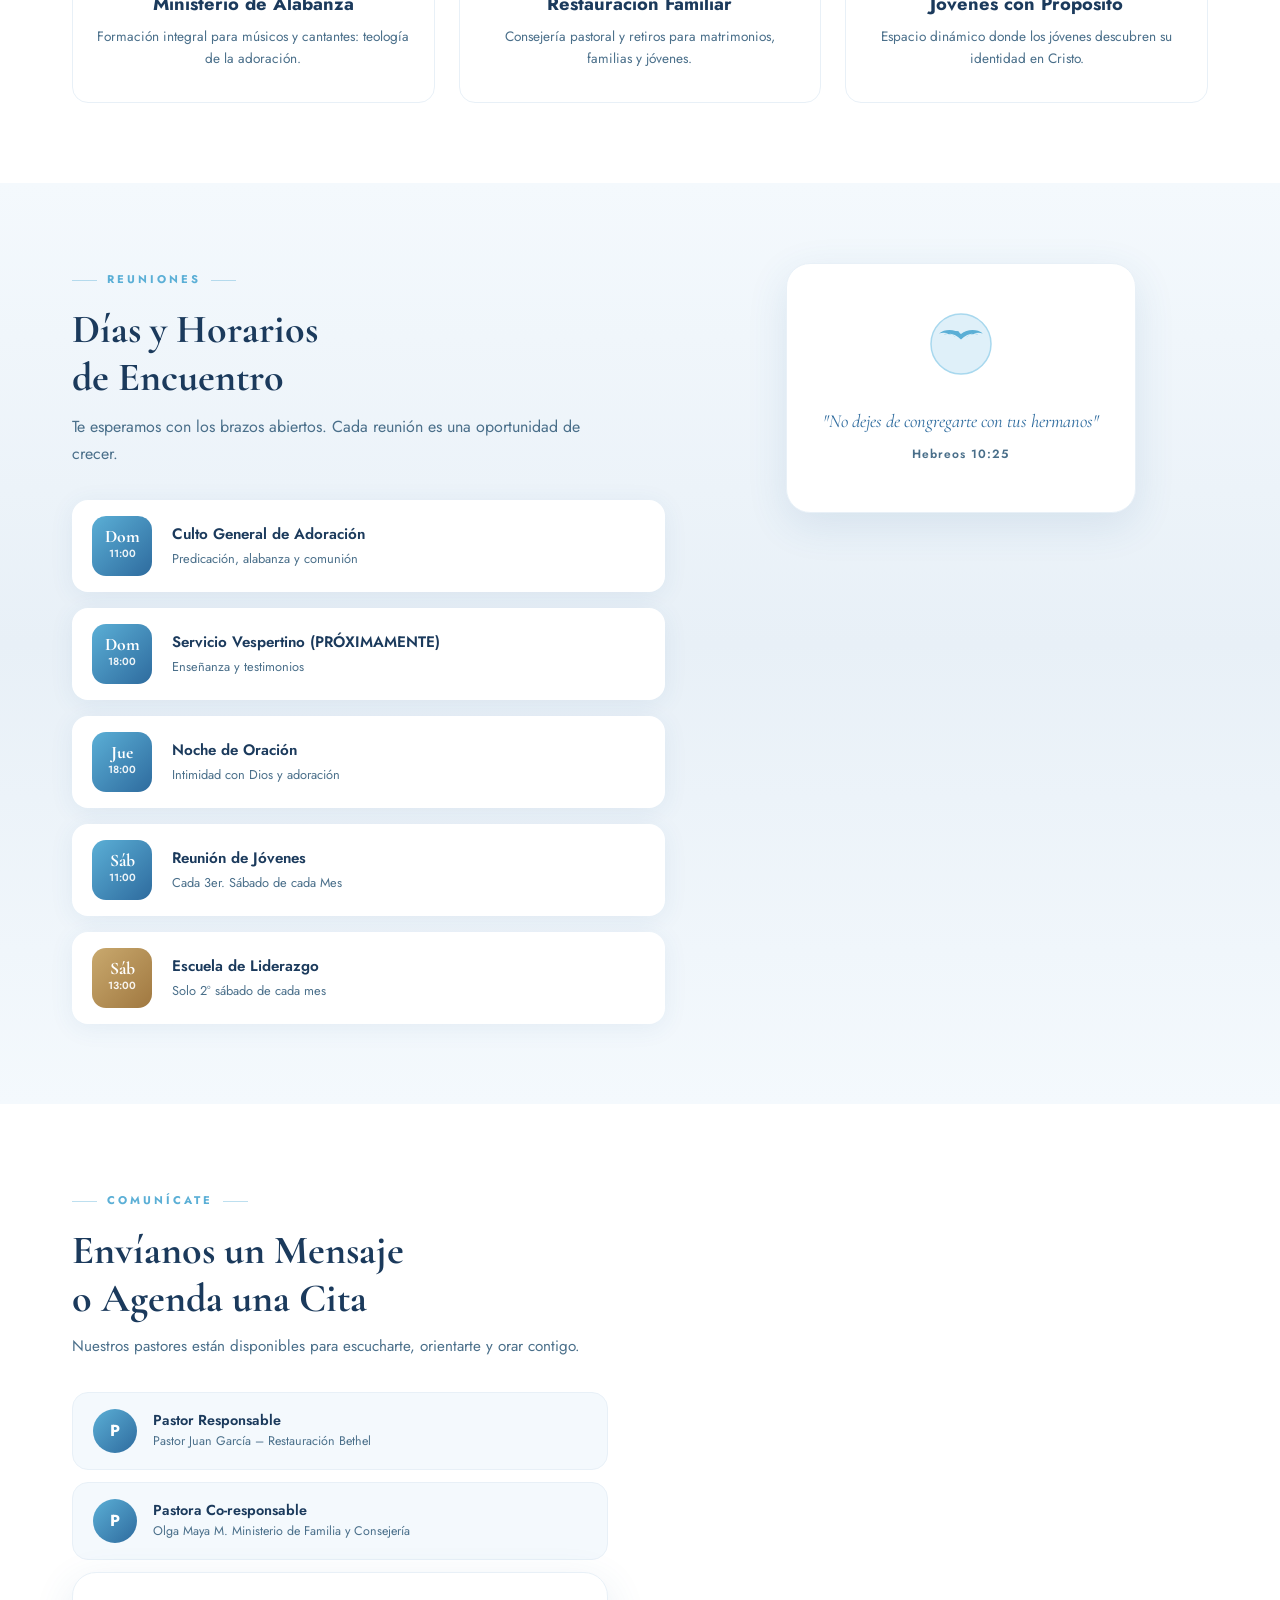
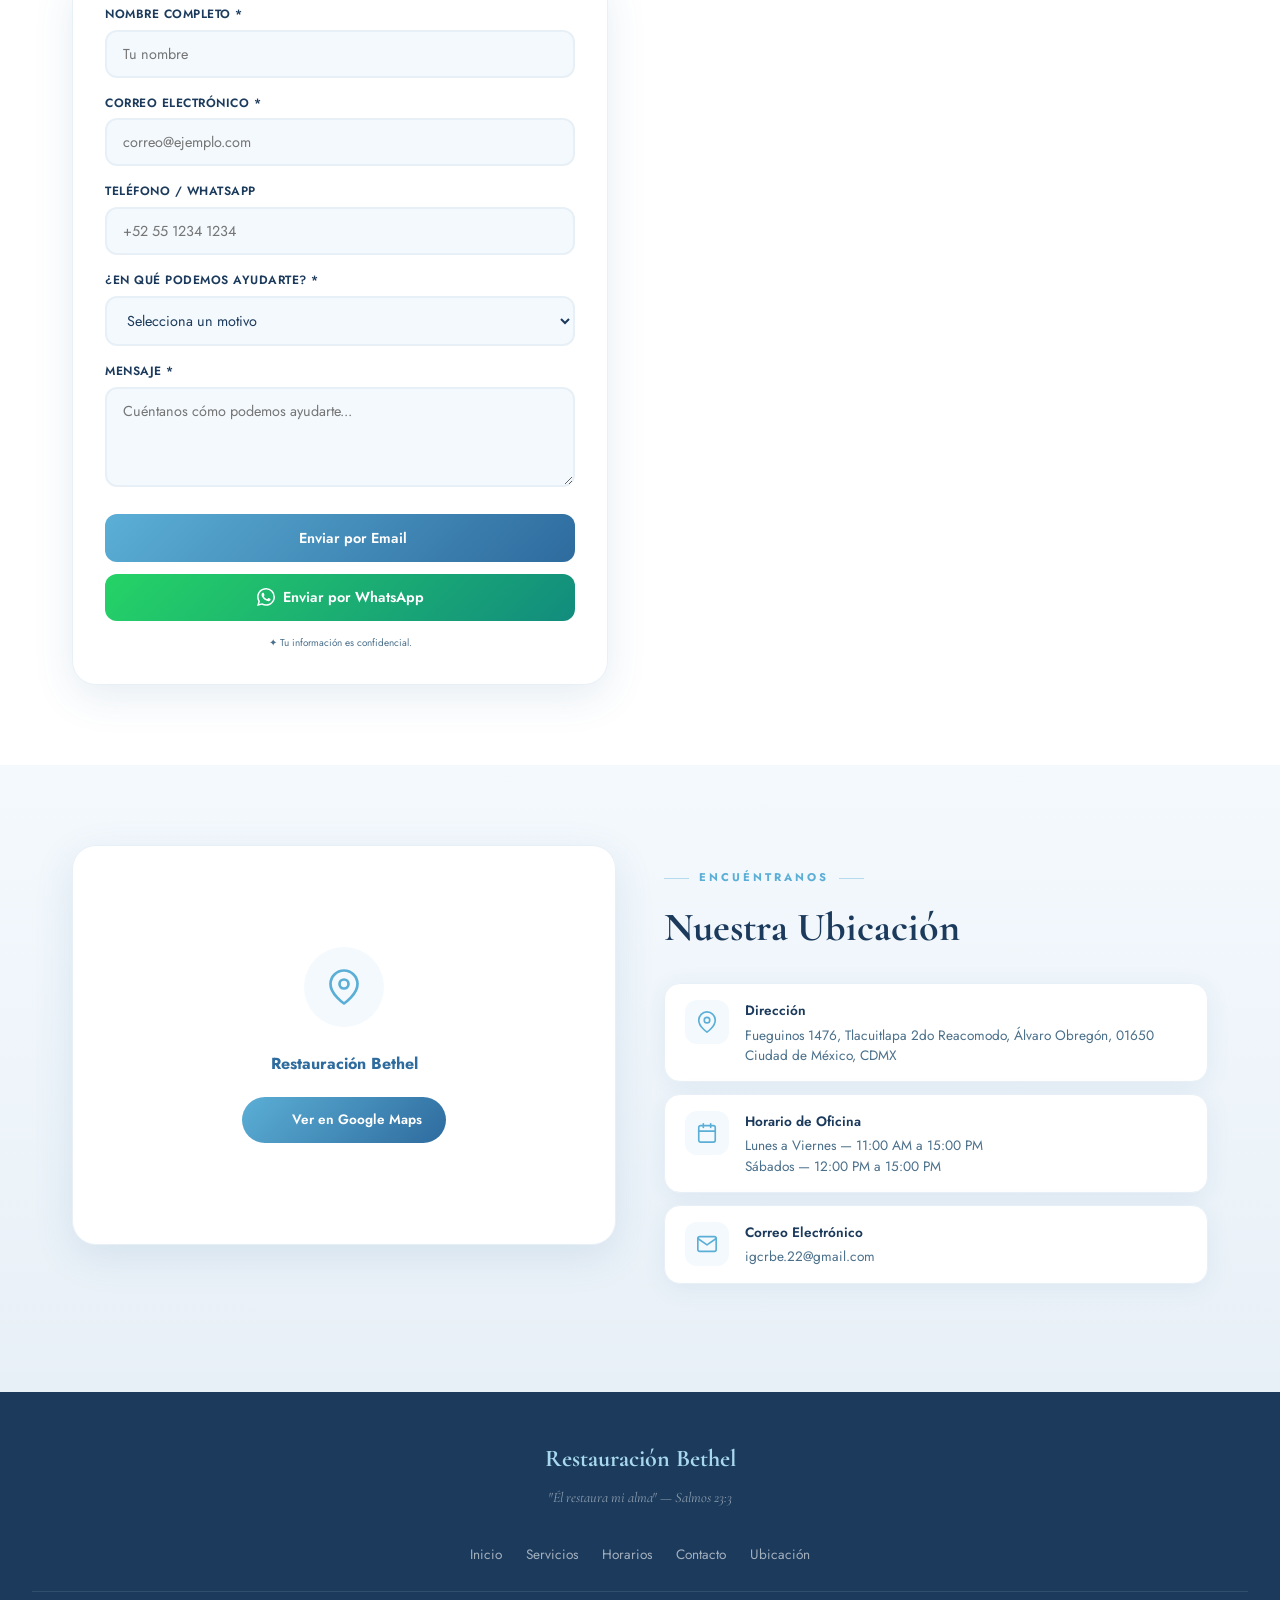
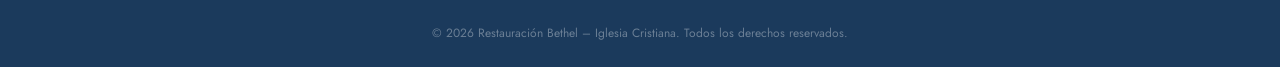
==== commit 4c9377c5: "Update index.html" ====
--- a/index.html
+++ b/index.html
@@ -296,6 +296,7 @@
             </div>
           </div>
 
+         <!-- 
           <div class="contact-methods">
             <div class="contact-method">
               <svg viewBox="0 0 24 24" fill="none" stroke-width="1.8" stroke-linecap="round" stroke-linejoin="round">
@@ -312,10 +313,11 @@
             </div>
           </div>
         </div>
+          -->
 
         <div class="contact-form-box reveal">
           <form id="contactForm" action="https://formsubmit.co/igcrbe.22@gmail.com" method="POST">
-            <input type="hidden" name="_next" value="https://igcrbe22.github.io/Restauracion-Bethel.com/">
+            <input type="hidden" name="_next" value="https://igcrbe22.github.io/Restauracion-Bethel.com/?enviado=exito">
             <input type="hidden" name="_subject" value="🕊️ Nuevo mensaje desde Restauración Bethel">
             <input type="hidden" name="_captcha" value="false">
             <input type="hidden" name="_template" value="table">
@@ -421,6 +423,7 @@
               </div>
             </div>
 
+            
             <div class="location-detail-item">
               <div class="location-detail-icon">
                 <svg viewBox="0 0 24 24" fill="none" stroke-width="1.8" stroke-linecap="round" stroke-linejoin="round">
@@ -435,7 +438,8 @@
                 <div class="location-detail-text">Lunes a Viernes — 11:00 AM a 15:00 PM<br/>Sábados — 12:00 PM a 15:00 PM</div>
               </div>
             </div>
-
+            
+            <!--
             <div class="location-detail-item">
               <div class="location-detail-icon">
                 <svg viewBox="0 0 24 24" fill="none" stroke-width="1.8" stroke-linecap="round" stroke-linejoin="round">
@@ -447,6 +451,7 @@
                 <div class="location-detail-text">55 3315 7550</div>
               </div>
             </div>
+            -->
 
             <div class="location-detail-item">
               <div class="location-detail-icon">
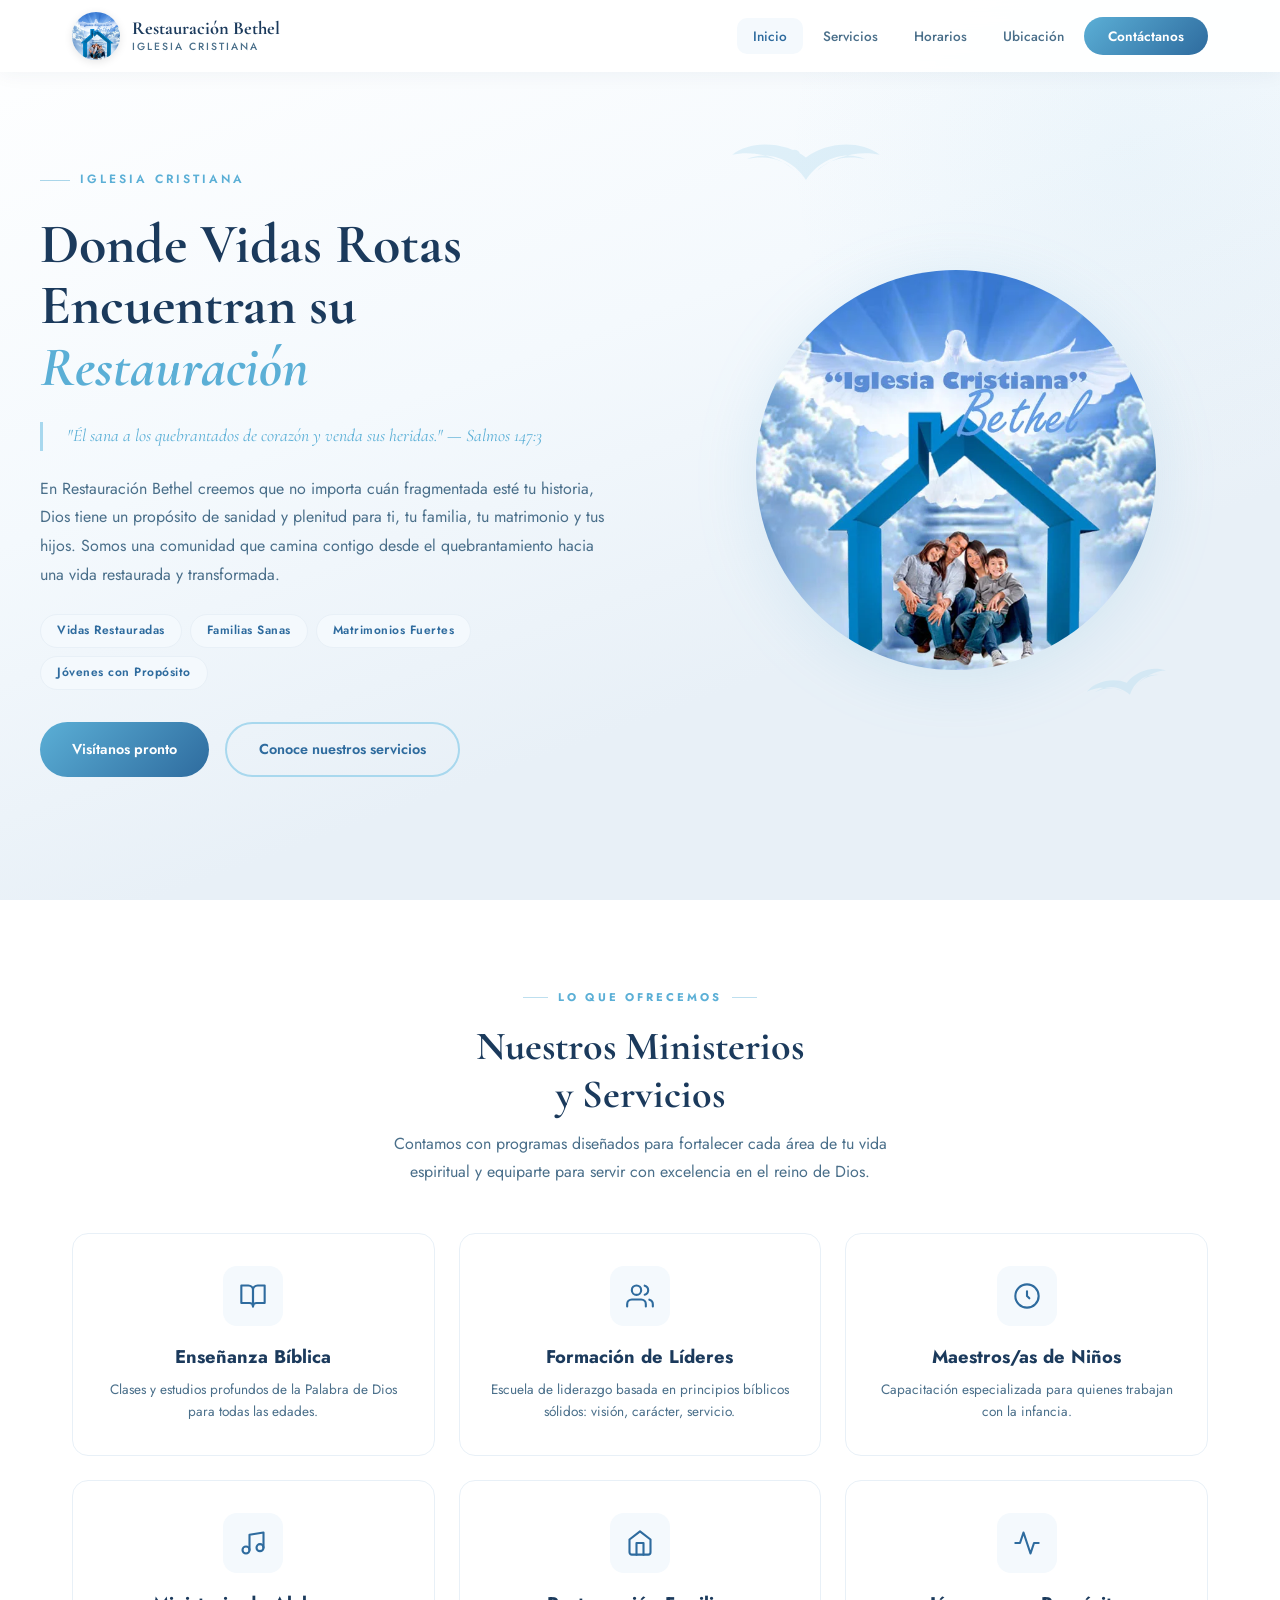
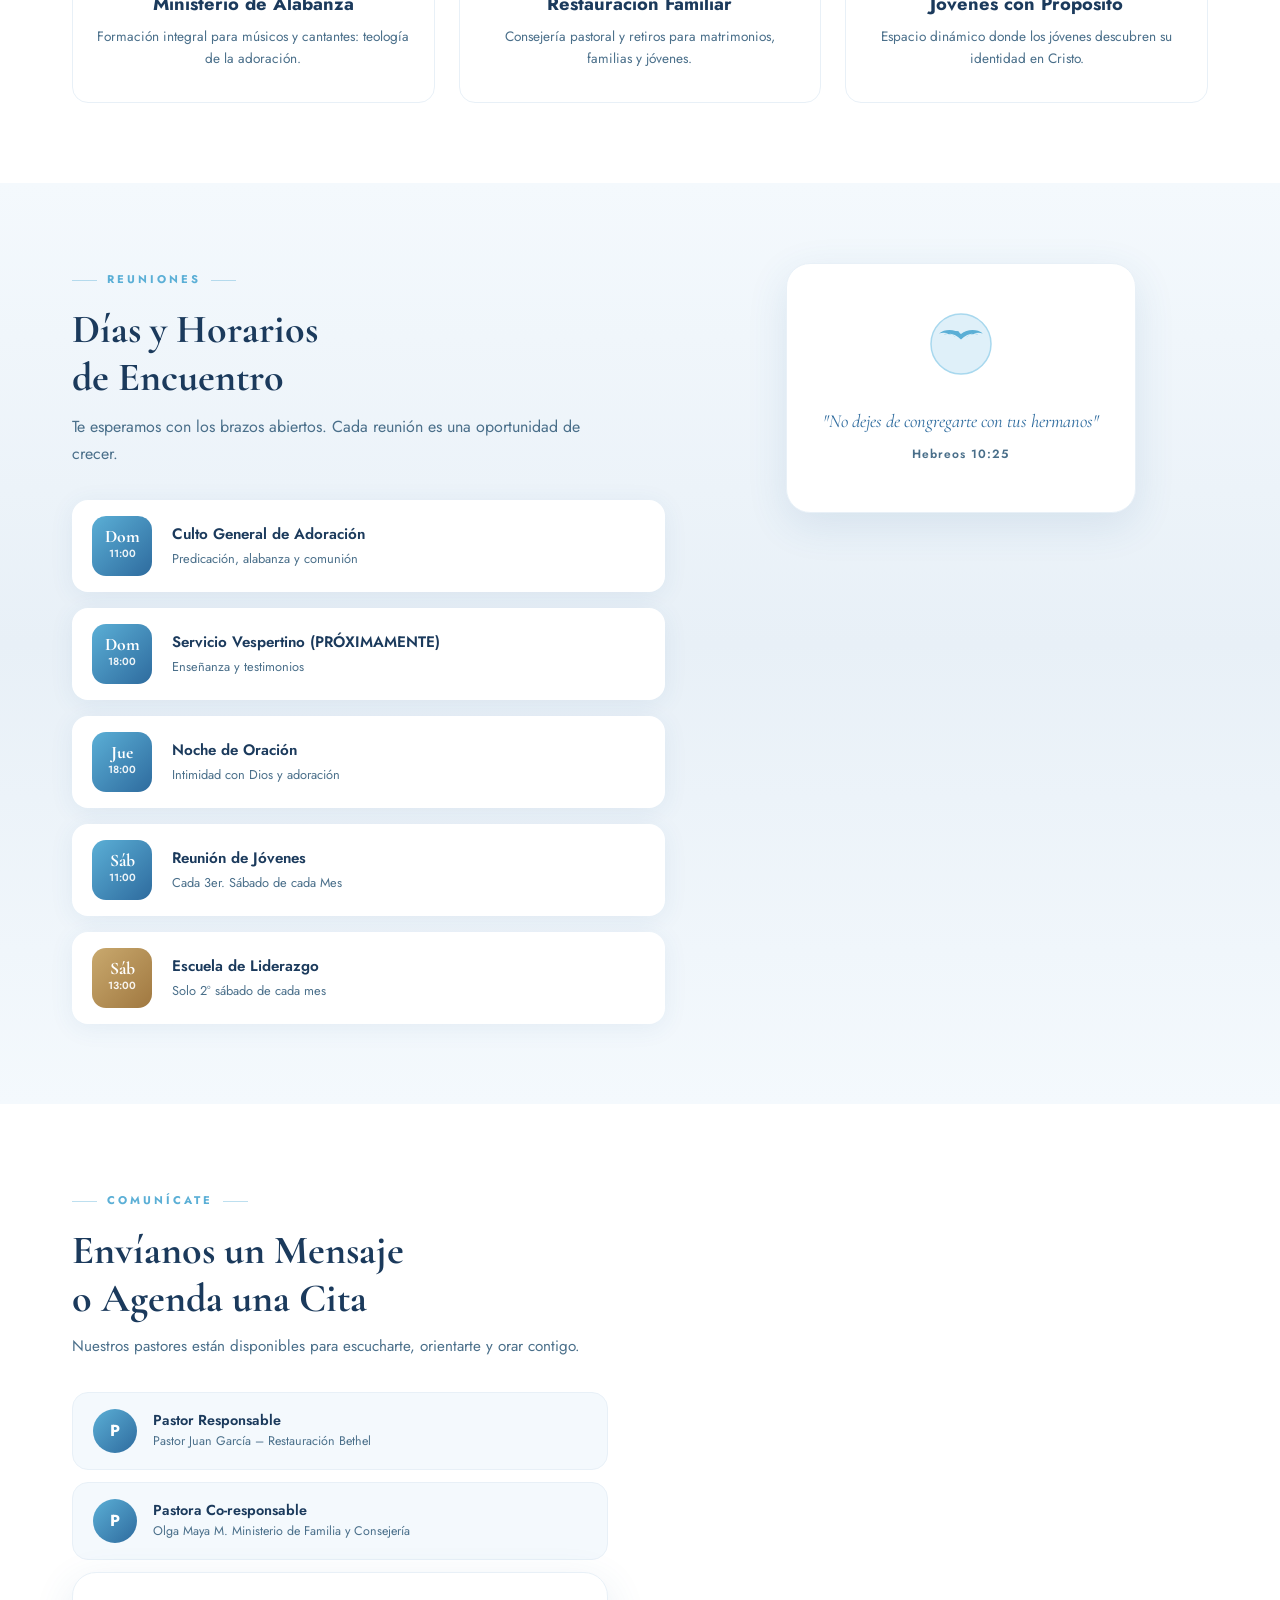
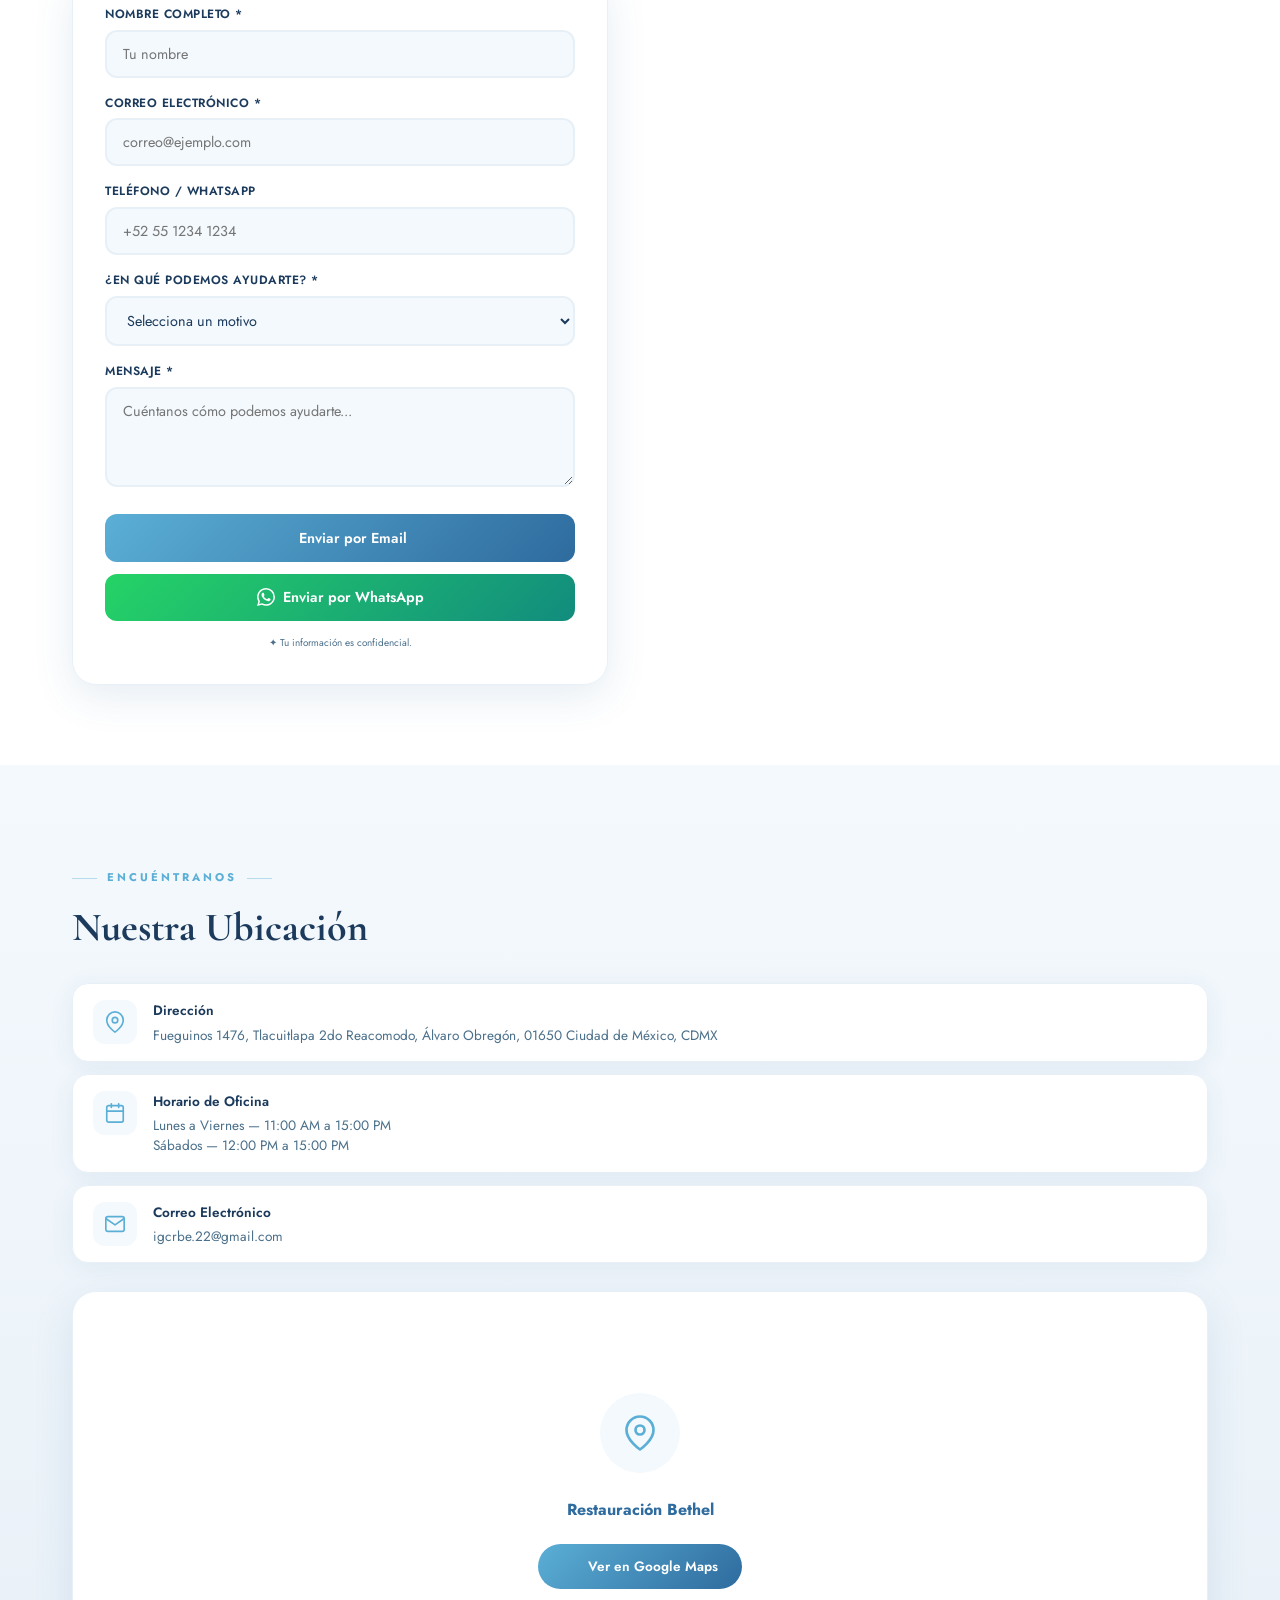
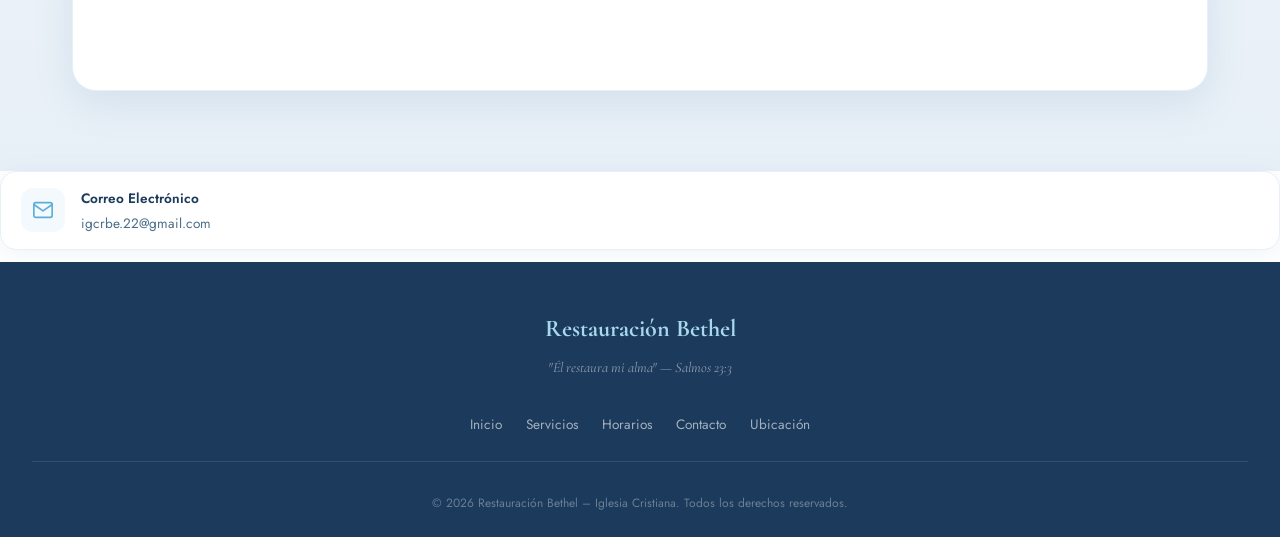
==== commit e7ce9088: "Update index.html" ====
--- a/index.html
+++ b/index.html
@@ -383,61 +383,84 @@
   </section>
 
   <!-- UBICACIÓN -->
-  <section id="ubicacion">
-    <div class="section-inner">
-      <div class="location-wrap">
-        <div class="location-map-placeholder reveal">
-          <div class="map-icon-bg">
-            <svg viewBox="0 0 24 24" fill="none" stroke-width="1.8" stroke-linecap="round" stroke-linejoin="round">
-              <path d="M21 10c0 7-9 13-9 13s-9-6-9-13a9 9 0 0 1 18 0z"/>
-              <circle cx="12" cy="10" r="3"/>
-            </svg>
-          </div>
-          <div class="map-placeholder-text">
-            <strong style="color:var(--sky-dark);display:block;margin-bottom:.3rem;">Restauración Bethel</strong>
-          </div>
-          <a href="https://maps.app.goo.gl/TU2vSs5MhYG86ngf9" target="_blank" class="map-btn">
-            <svg viewBox="0 0 24 24" fill="none" stroke-width="2" stroke-linecap="round" stroke-linejoin="round" style="width:18px;height:18px">
-              <path d="M21 10c0 7-9 13-9 13s-9-6-9-13a9 9 0 0 1 18 0z"/>
-              <circle cx="12" cy="10" r="3"/>
-            </svg>
-            Ver en Google Maps
-          </a>
-        </div>
-
-        <div class="location-details reveal">
-          <div class="section-label">Encuéntranos</div>
-          <h2 class="section-title">Nuestra Ubicación</h2>
-
-          <div style="margin-top:2rem;">
-            <div class="location-detail-item">
-              <div class="location-detail-icon">
-                <svg viewBox="0 0 24 24" fill="none" stroke-width="1.8" stroke-linecap="round" stroke-linejoin="round">
-                  <path d="M21 10c0 7-9 13-9 13s-9-6-9-13a9 9 0 0 1 18 0z"/>
-                  <circle cx="12" cy="10" r="3"/>
-                </svg>
-              </div>
-              <div>
-                <div class="location-detail-title">Dirección</div>
-                <div class="location-detail-text">Fueguinos 1476, Tlacuitlapa 2do Reacomodo, Álvaro Obregón, 01650 Ciudad de México, CDMX</div>
-              </div>
-            </div>
-
-            
-            <div class="location-detail-item">
-              <div class="location-detail-icon">
-                <svg viewBox="0 0 24 24" fill="none" stroke-width="1.8" stroke-linecap="round" stroke-linejoin="round">
-                  <rect x="3" y="4" width="18" height="18" rx="2" ry="2"/>
-                  <line x1="16" y1="2" x2="16" y2="6"/>
-                  <line x1="8"  y1="2" x2="8"  y2="6"/>
-                  <line x1="3"  y1="10" x2="21" y2="10"/>
-                </svg>
-              </div>
-              <div>
-                <div class="location-detail-title">Horario de Oficina</div>
-                <div class="location-detail-text">Lunes a Viernes — 11:00 AM a 15:00 PM<br/>Sábados — 12:00 PM a 15:00 PM</div>
-              </div>
-            </div>
+<section id="ubicacion">
+  <div class="section-inner">
+    <div class="location-wrap-single">
+
+      <div class="location-details reveal">
+        <div class="section-label">Encuéntranos</div>
+        <h2 class="section-title">Nuestra Ubicación</h2>
+
+        <div style="margin-top:2rem;">
+          <!-- Dirección -->
+          <div class="location-detail-item">
+            <div class="location-detail-icon">
+              <svg viewBox="0 0 24 24" fill="none" stroke-width="1.8" stroke-linecap="round" stroke-linejoin="round">
+                <path d="M21 10c0 7-9 13-9 13s-9-6-9-13a9 9 0 0 1 18 0z"/>
+                <circle cx="12" cy="10" r="3"/>
+              </svg>
+            </div>
+            <div>
+              <div class="location-detail-title">Dirección</div>
+              <div class="location-detail-text">Fueguinos 1476, Tlacuitlapa 2do Reacomodo, Álvaro Obregón, 01650 Ciudad de México, CDMX</div>
+            </div>
+          </div>
+
+          <!-- Horario -->
+          <div class="location-detail-item">
+            <div class="location-detail-icon">
+              <svg viewBox="0 0 24 24" fill="none" stroke-width="1.8" stroke-linecap="round" stroke-linejoin="round">
+                <rect x="3" y="4" width="18" height="18" rx="2" ry="2"/>
+                <line x1="16" y1="2" x2="16" y2="6"/>
+                <line x1="8"  y1="2" x2="8"  y2="6"/>
+                <line x1="3"  y1="10" x2="21" y2="10"/>
+              </svg>
+            </div>
+            <div>
+              <div class="location-detail-title">Horario de Oficina</div>
+              <div class="location-detail-text">Lunes a Viernes — 11:00 AM a 15:00 PM<br/>Sábados — 12:00 PM a 15:00 PM</div>
+            </div>
+          </div>
+
+          <!-- Correo Electrónico -->
+          <div class="location-detail-item">
+            <div class="location-detail-icon">
+              <svg viewBox="0 0 24 24" fill="none" stroke-width="1.8" stroke-linecap="round" stroke-linejoin="round">
+                <path d="M4 4h16c1.1 0 2 .9 2 2v12c0 1.1-.9 2-2 2H4c-1.1 0-2-.9-2-2V6c0-1.1.9-2 2-2z"/>
+                <polyline points="22,6 12,13 2,6"/>
+              </svg>
+            </div>
+            <div>
+              <div class="location-detail-title">Correo Electrónico</div>
+              <div class="location-detail-text">igcrbe.22@gmail.com</div>
+            </div>
+          </div>
+        </div>
+      </div>
+
+      <!-- MAPA MOVIDO AL FINAL -->
+      <div class="location-map-placeholder reveal">
+        <div class="map-icon-bg">
+          <svg viewBox="0 0 24 24" fill="none" stroke-width="1.8" stroke-linecap="round" stroke-linejoin="round">
+            <path d="M21 10c0 7-9 13-9 13s-9-6-9-13a9 9 0 0 1 18 0z"/>
+            <circle cx="12" cy="10" r="3"/>
+          </svg>
+        </div>
+        <div class="map-placeholder-text">
+          <strong style="color:var(--sky-dark);display:block;margin-bottom:.3rem;">Restauración Bethel</strong>
+        </div>
+        <a href="https://maps.app.goo.gl/TU2vSs5MhYG86ngf9" target="_blank" class="map-btn">
+          <svg viewBox="0 0 24 24" fill="none" stroke-width="2" stroke-linecap="round" stroke-linejoin="round" style="width:18px;height:18px">
+            <path d="M21 10c0 7-9 13-9 13s-9-6-9-13a9 9 0 0 1 18 0z"/>
+            <circle cx="12" cy="10" r="3"/>
+          </svg>
+          Ver en Google Maps
+        </a>
+      </div>
+
+    </div>
+  </div>
+</section>
             
             <!--
             <div class="location-detail-item">
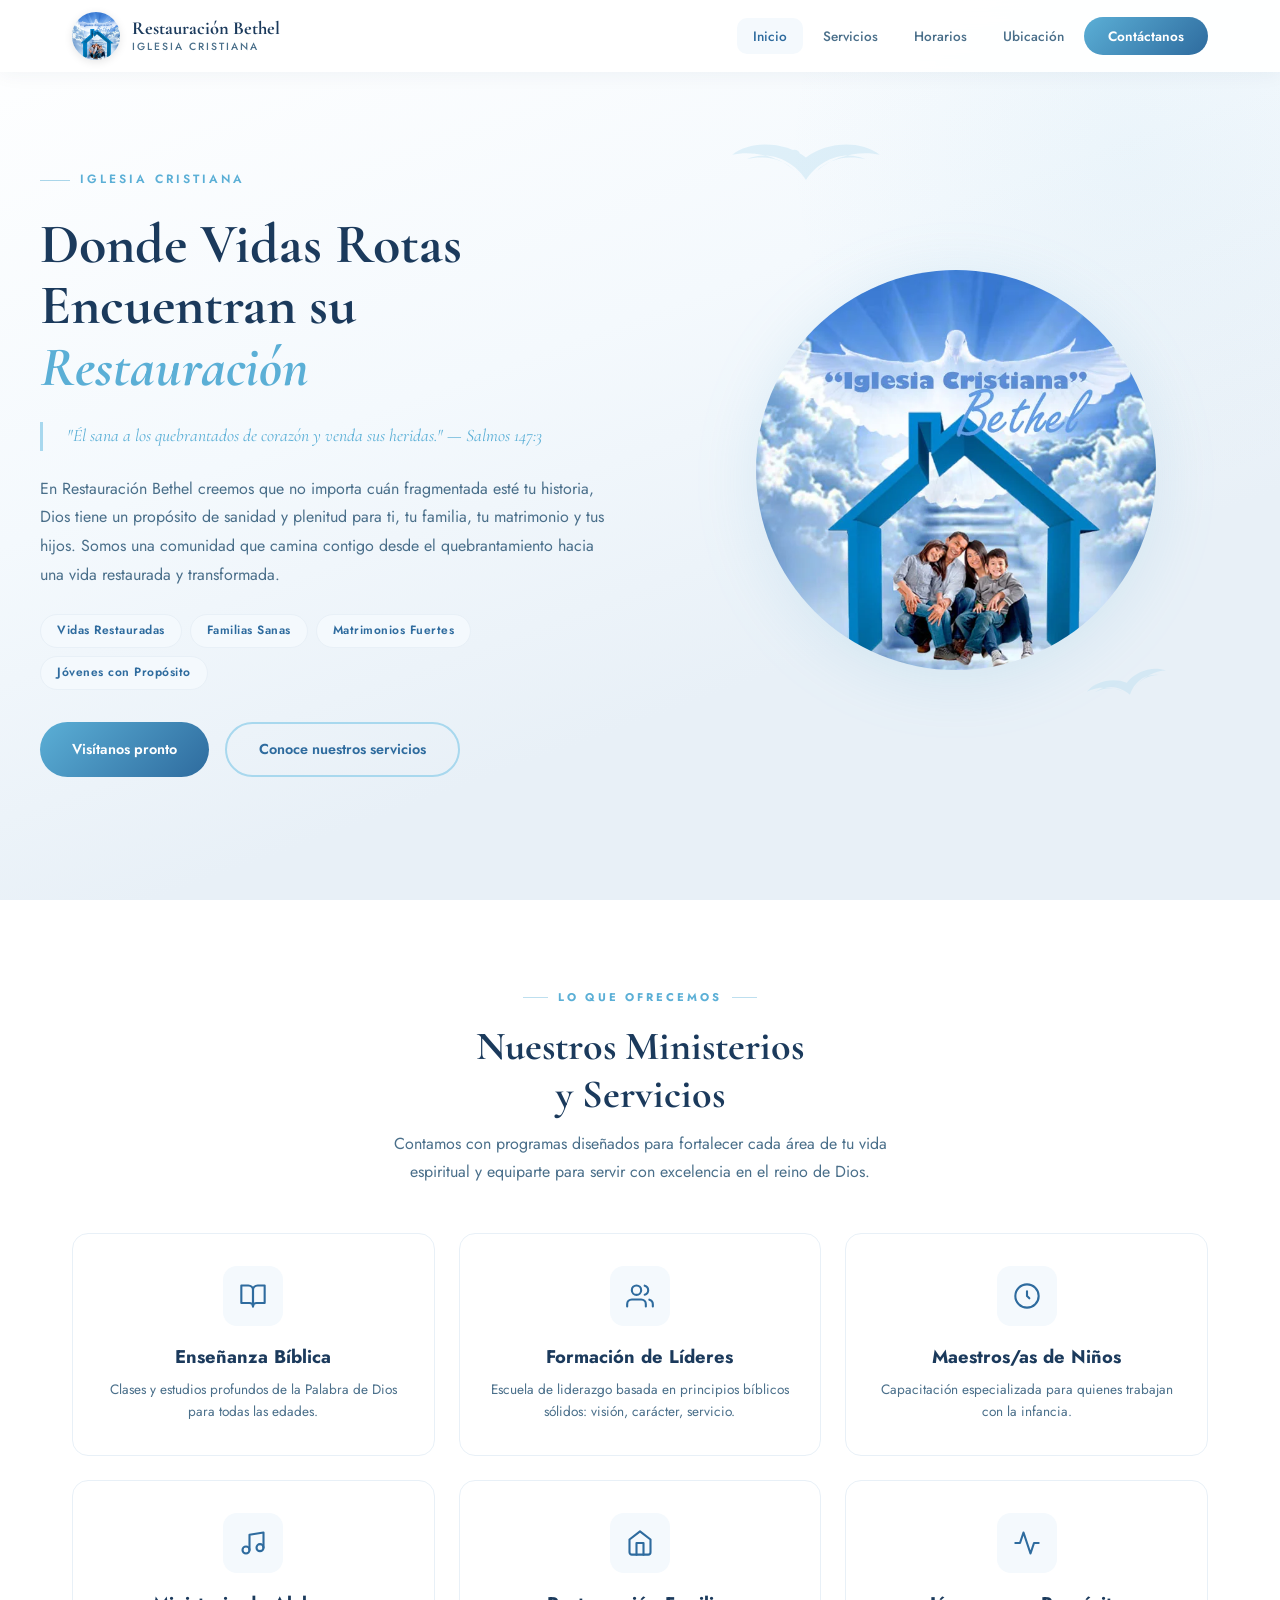
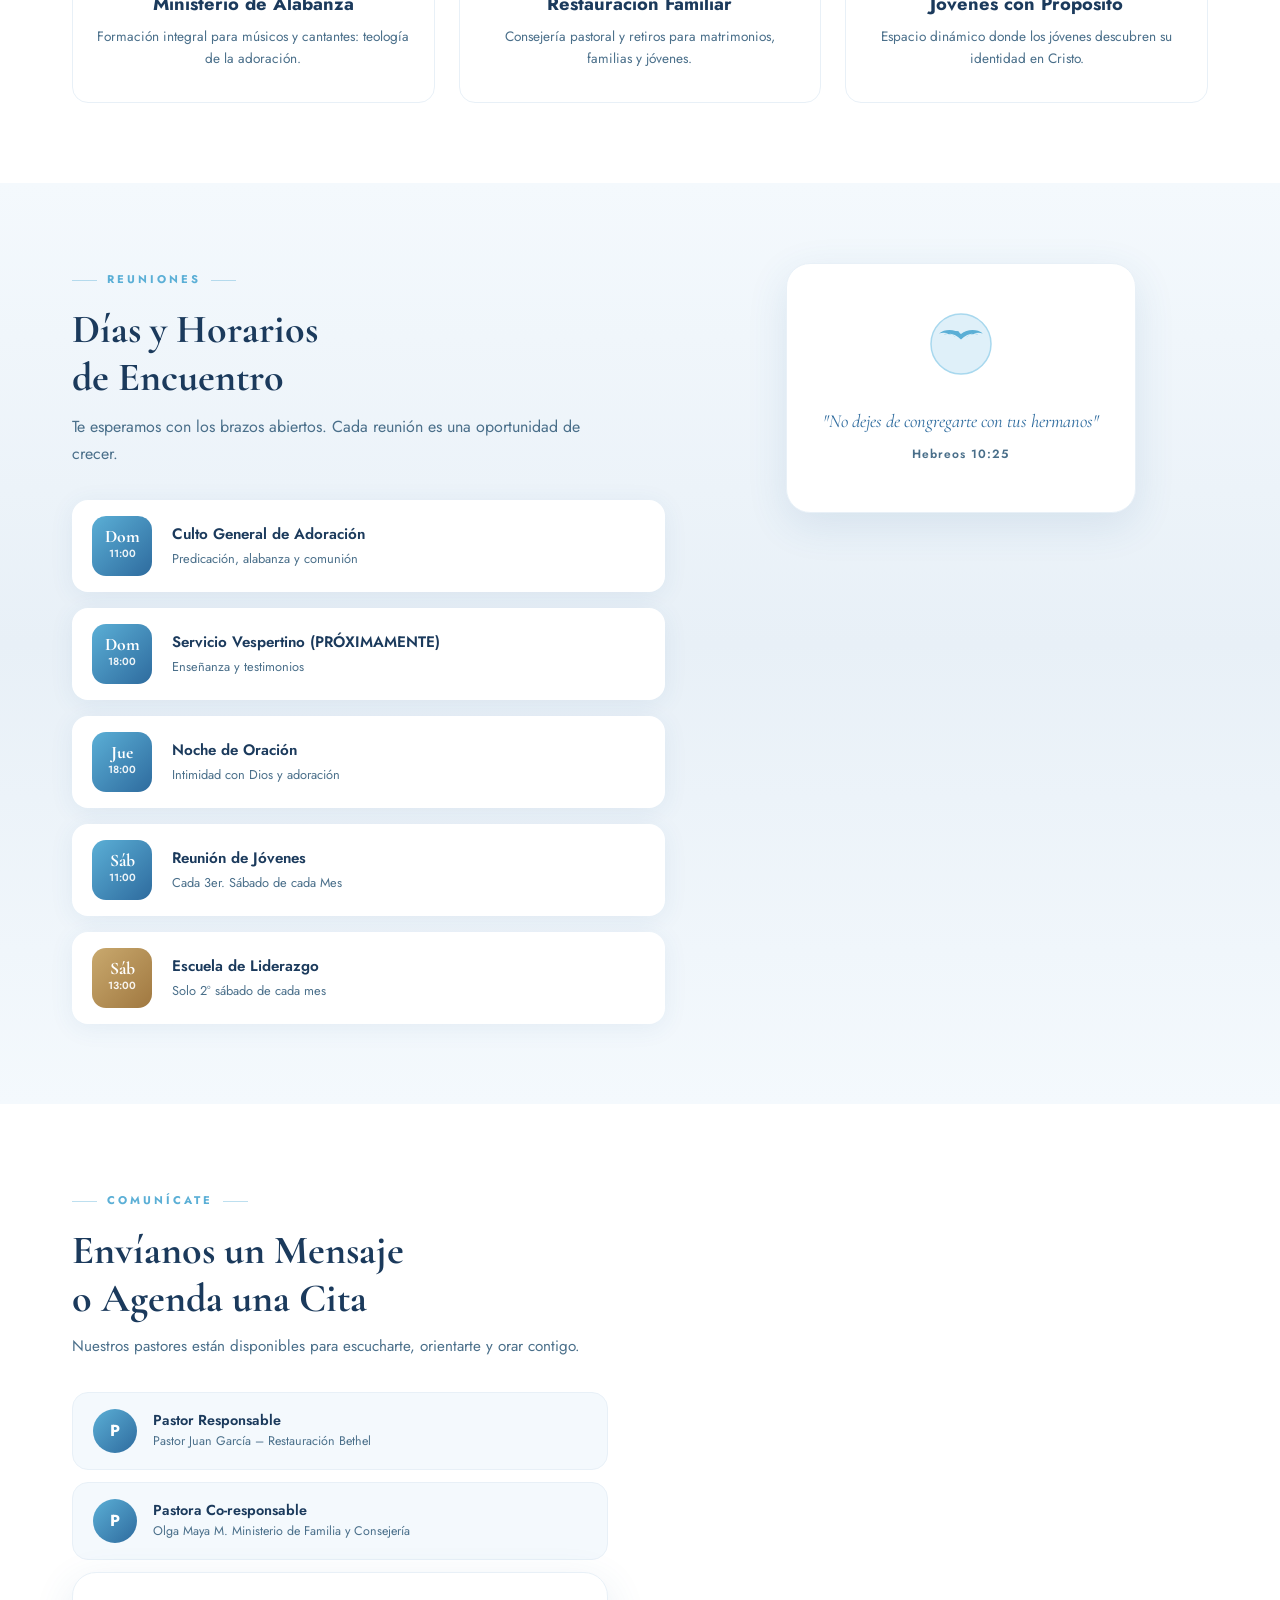
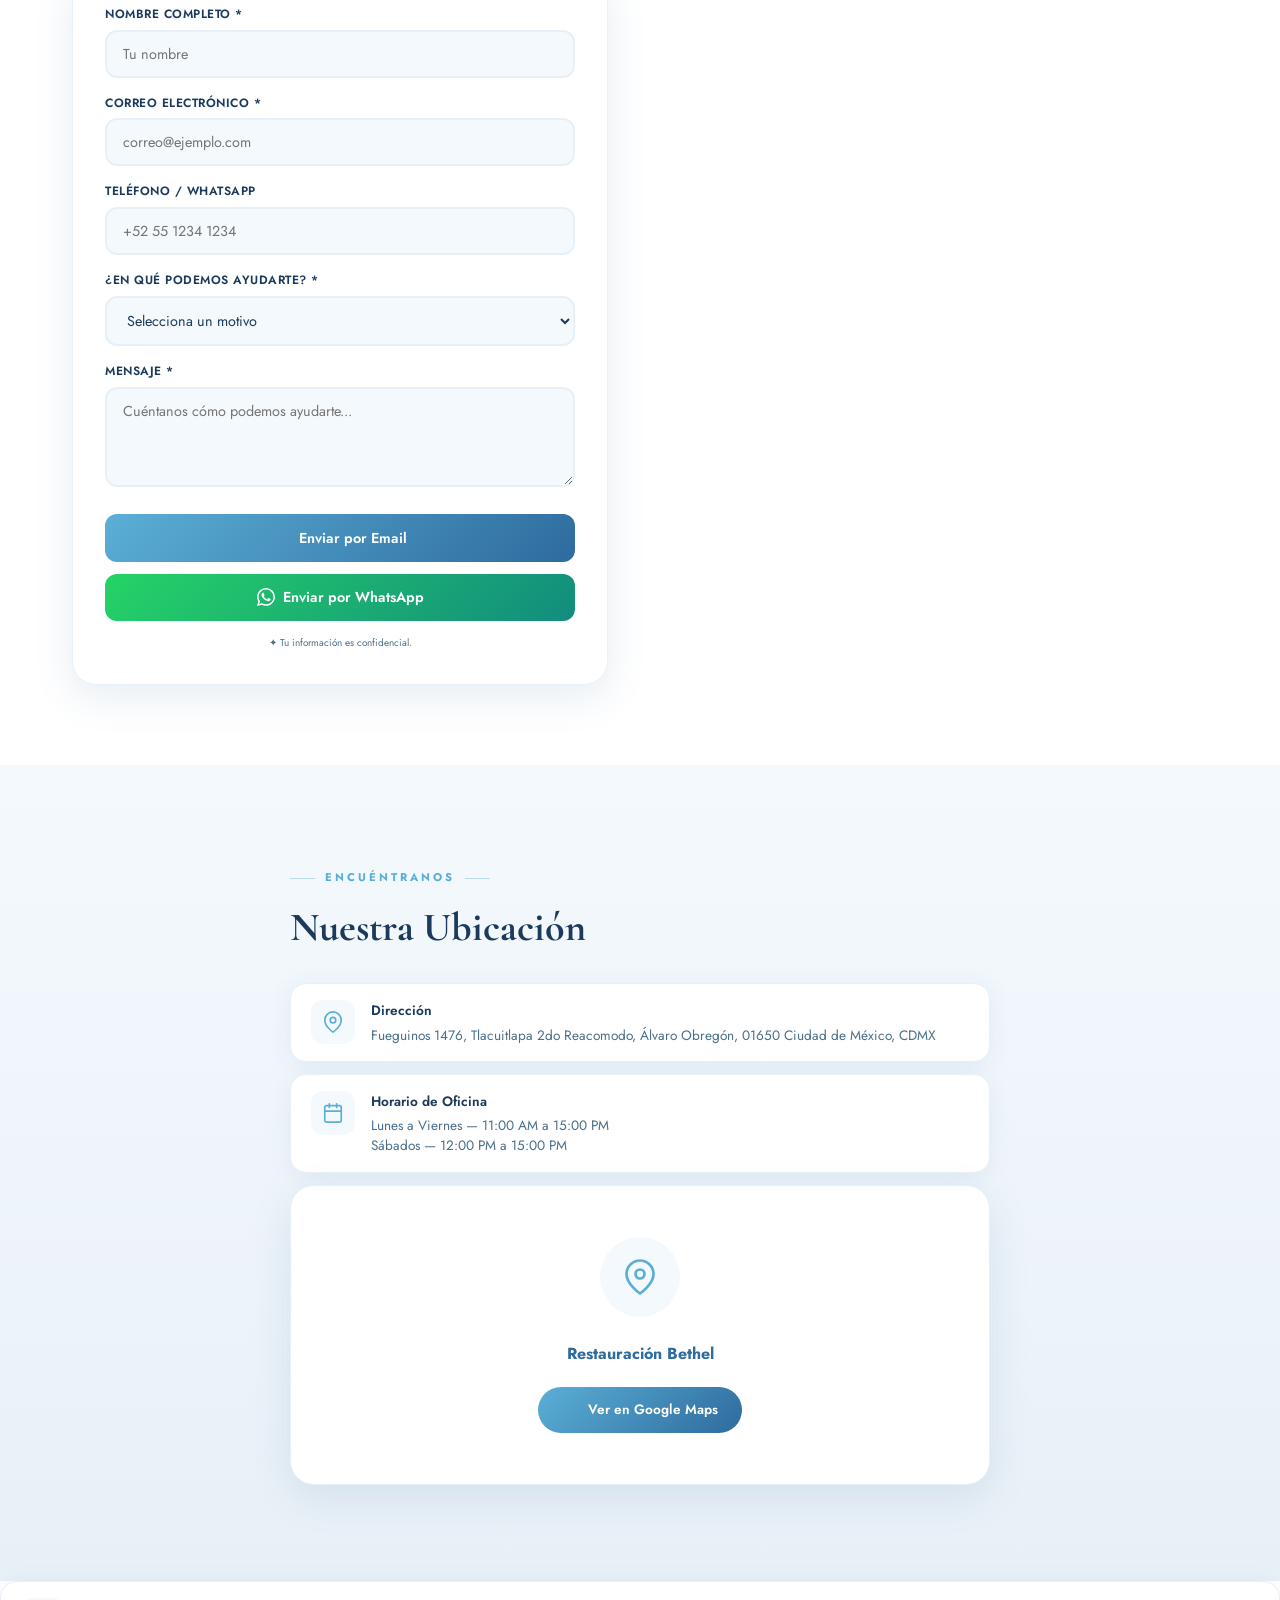
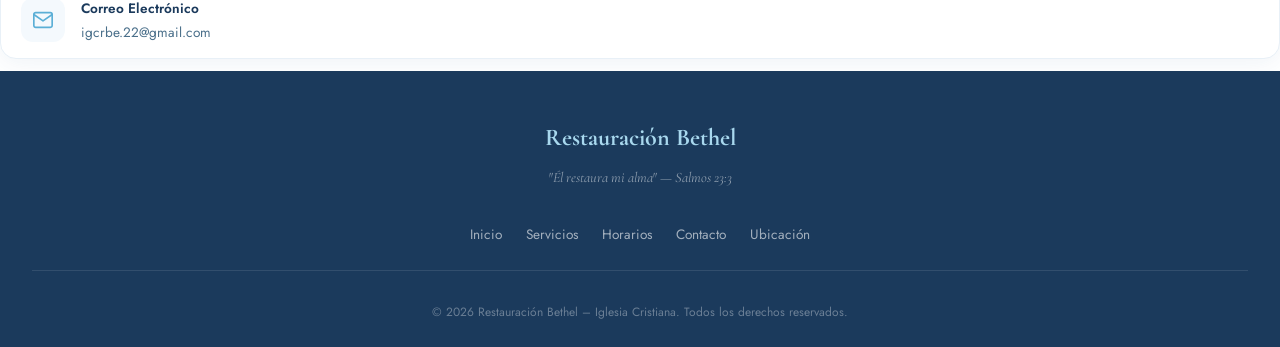
==== commit cd890ef2: "Update index.html" ====
--- a/index.html
+++ b/index.html
@@ -421,8 +421,9 @@
               <div class="location-detail-text">Lunes a Viernes — 11:00 AM a 15:00 PM<br/>Sábados — 12:00 PM a 15:00 PM</div>
             </div>
           </div>
-
+          
           <!-- Correo Electrónico -->
+           <!--
           <div class="location-detail-item">
             <div class="location-detail-icon">
               <svg viewBox="0 0 24 24" fill="none" stroke-width="1.8" stroke-linecap="round" stroke-linejoin="round">
@@ -437,6 +438,7 @@
           </div>
         </div>
       </div>
+          -->
 
       <!-- MAPA MOVIDO AL FINAL -->
       <div class="location-map-placeholder reveal">
--- a/styles.css
+++ b/styles.css
@@ -814,30 +814,83 @@
 }
 
 /* ============================================
-   UBICACIÓN
-   ============================================ */
+UBICACIÓN - ACTUALIZADO (MAPA AL FINAL)
+============================================ */
 #ubicacion {
   background: linear-gradient(180deg, var(--bg), var(--bg-alt));
 }
 
-.location-wrap {
-  display: grid;
-  grid-template-columns: 1fr 1fr;
-  gap: 3rem;
-  align-items: start;
-}
-
+.location-wrap-single {
+  max-width: 700px;
+  margin: 0 auto;
+  display: flex;
+  flex-direction: column;
+  gap: 2rem;
+}
+
+.location-details {
+  padding: 1rem 0;
+}
+
+.location-detail-item {
+  display: flex;
+  align-items: flex-start;
+  gap: 1rem;
+  padding: 1rem 1.25rem;
+  background: var(--white);
+  border-radius: var(--radius);
+  margin-bottom: 0.75rem;
+  box-shadow: var(--shadow);
+  border: 1px solid var(--bg-alt);
+  transition: var(--transition);
+}
+
+.location-detail-item:hover {
+  transform: translateX(5px);
+  box-shadow: var(--shadow-lg);
+}
+
+.location-detail-icon {
+  width: 44px; height: 44px;
+  min-width: 44px;
+  background: var(--bg);
+  border-radius: 12px;
+  display: flex;
+  align-items: center;
+  justify-content: center;
+}
+
+.location-detail-icon svg {
+  width: 22px; height: 22px;
+  stroke: var(--sky);
+}
+
+.location-detail-title {
+  font-weight: 600;
+  color: var(--sky-darker);
+  font-size: 0.85rem;
+  margin-bottom: 0.15rem;
+}
+
+.location-detail-text {
+  font-size: 0.85rem;
+  color: var(--text-soft);
+  line-height: 1.5;
+}
+
+/* Mapa al final */
 .location-map-placeholder {
   background: var(--white);
   border-radius: var(--radius-lg);
   padding: 3rem 2rem;
-  text-align: center;  box-shadow: var(--shadow-lg);
+  text-align: center;
+  box-shadow: var(--shadow-lg);
   border: 1px solid var(--bg-alt);
   display: flex;
   flex-direction: column;
   align-items: center;
   justify-content: center;
-  min-height: 400px;
+  min-height: 300px;
 }
 
 .map-icon-bg {
@@ -871,53 +924,6 @@
 }
 
 .map-btn:hover { transform: translateY(-2px); box-shadow: 0 6px 20px rgba(91,175,214,0.4); }
-
-.location-details { padding: 1rem 0; }
-
-.location-detail-item {
-  display: flex;
-  align-items: flex-start;
-  gap: 1rem;
-  padding: 1rem 1.25rem;
-  background: var(--white);
-  border-radius: var(--radius);  margin-bottom: 0.75rem;
-  box-shadow: var(--shadow);
-  border: 1px solid var(--bg-alt);
-  transition: var(--transition);
-}
-
-.location-detail-item:hover {
-  transform: translateX(5px);
-  box-shadow: var(--shadow-lg);
-}
-
-.location-detail-icon {
-  width: 44px; height: 44px;
-  min-width: 44px;
-  background: var(--bg);
-  border-radius: 12px;
-  display: flex;
-  align-items: center;
-  justify-content: center;
-}
-
-.location-detail-icon svg {
-  width: 22px; height: 22px;
-  stroke: var(--sky);
-}
-
-.location-detail-title {
-  font-weight: 600;
-  color: var(--sky-darker);
-  font-size: 0.85rem;
-  margin-bottom: 0.15rem;
-}
-
-.location-detail-text {
-  font-size: 0.85rem;
-  color: var(--text-soft);
-  line-height: 1.5;
-}
 
 /* ============================================
    FOOTER
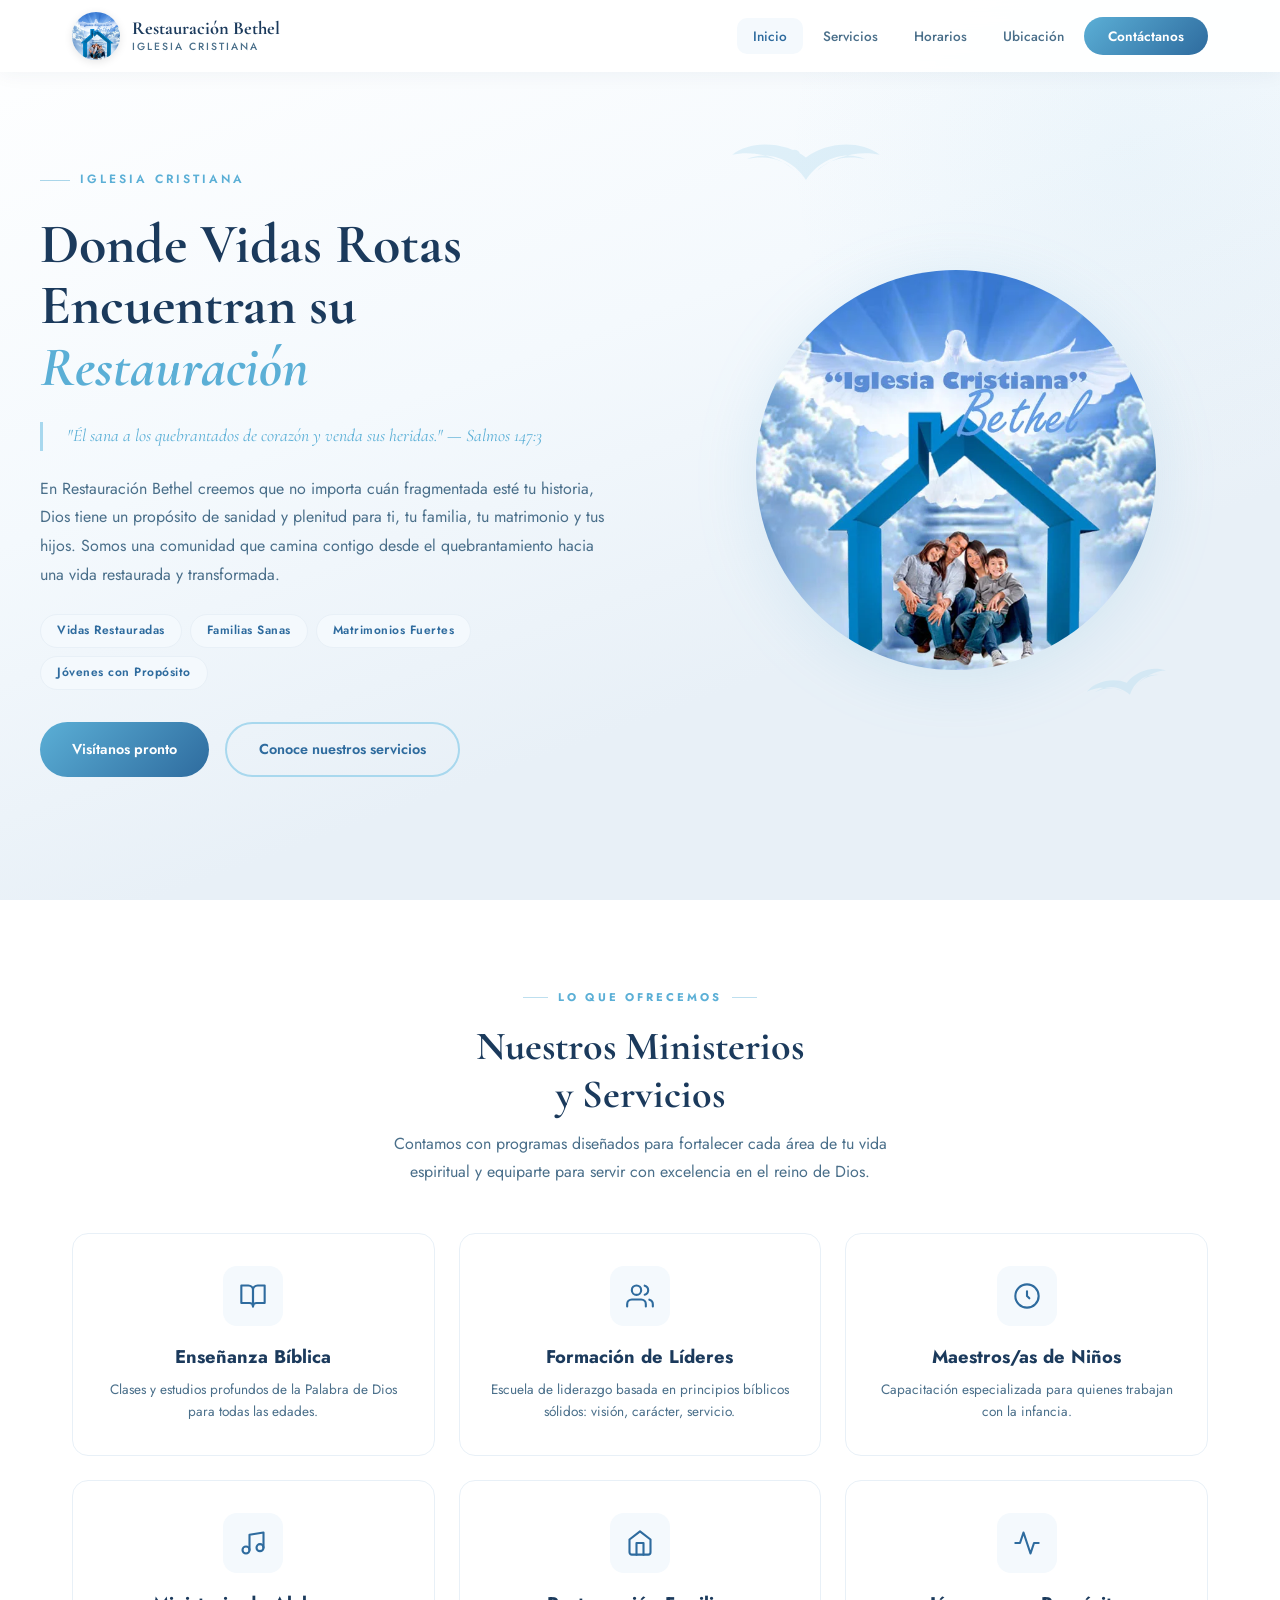
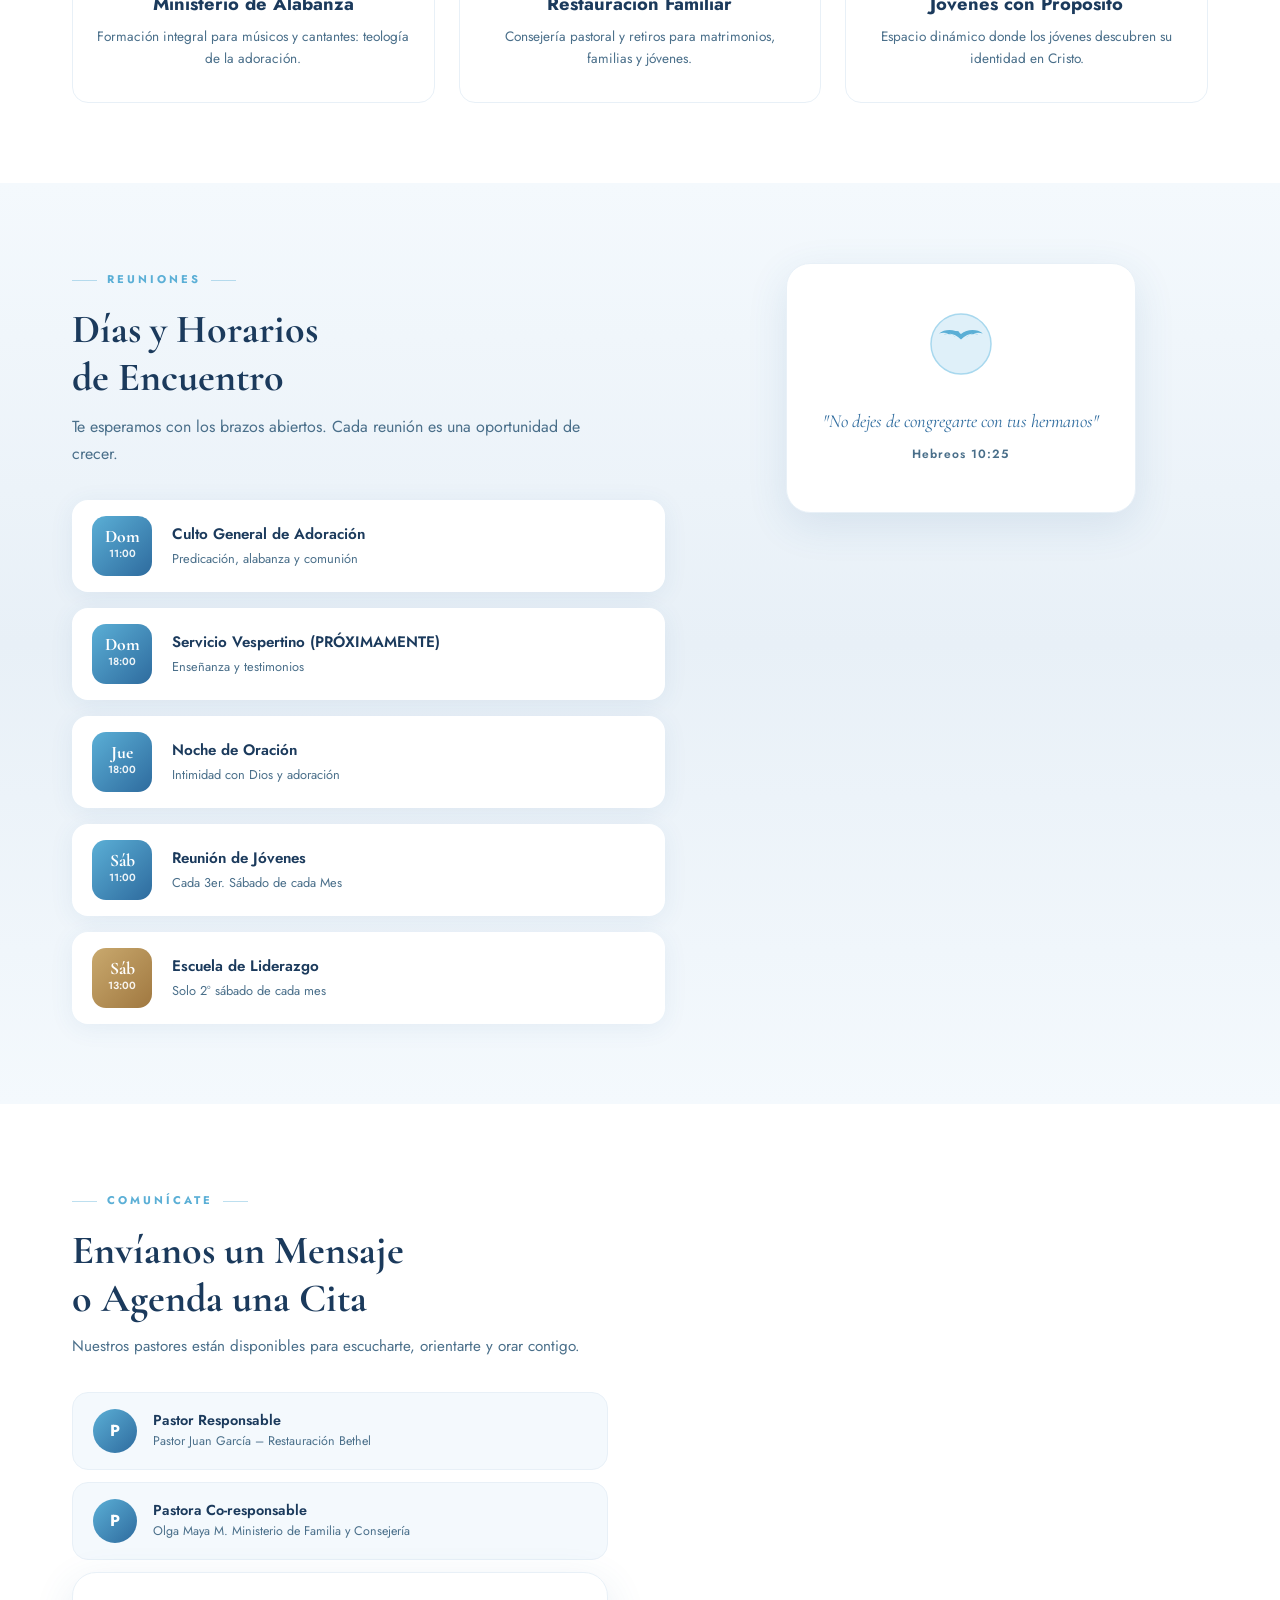
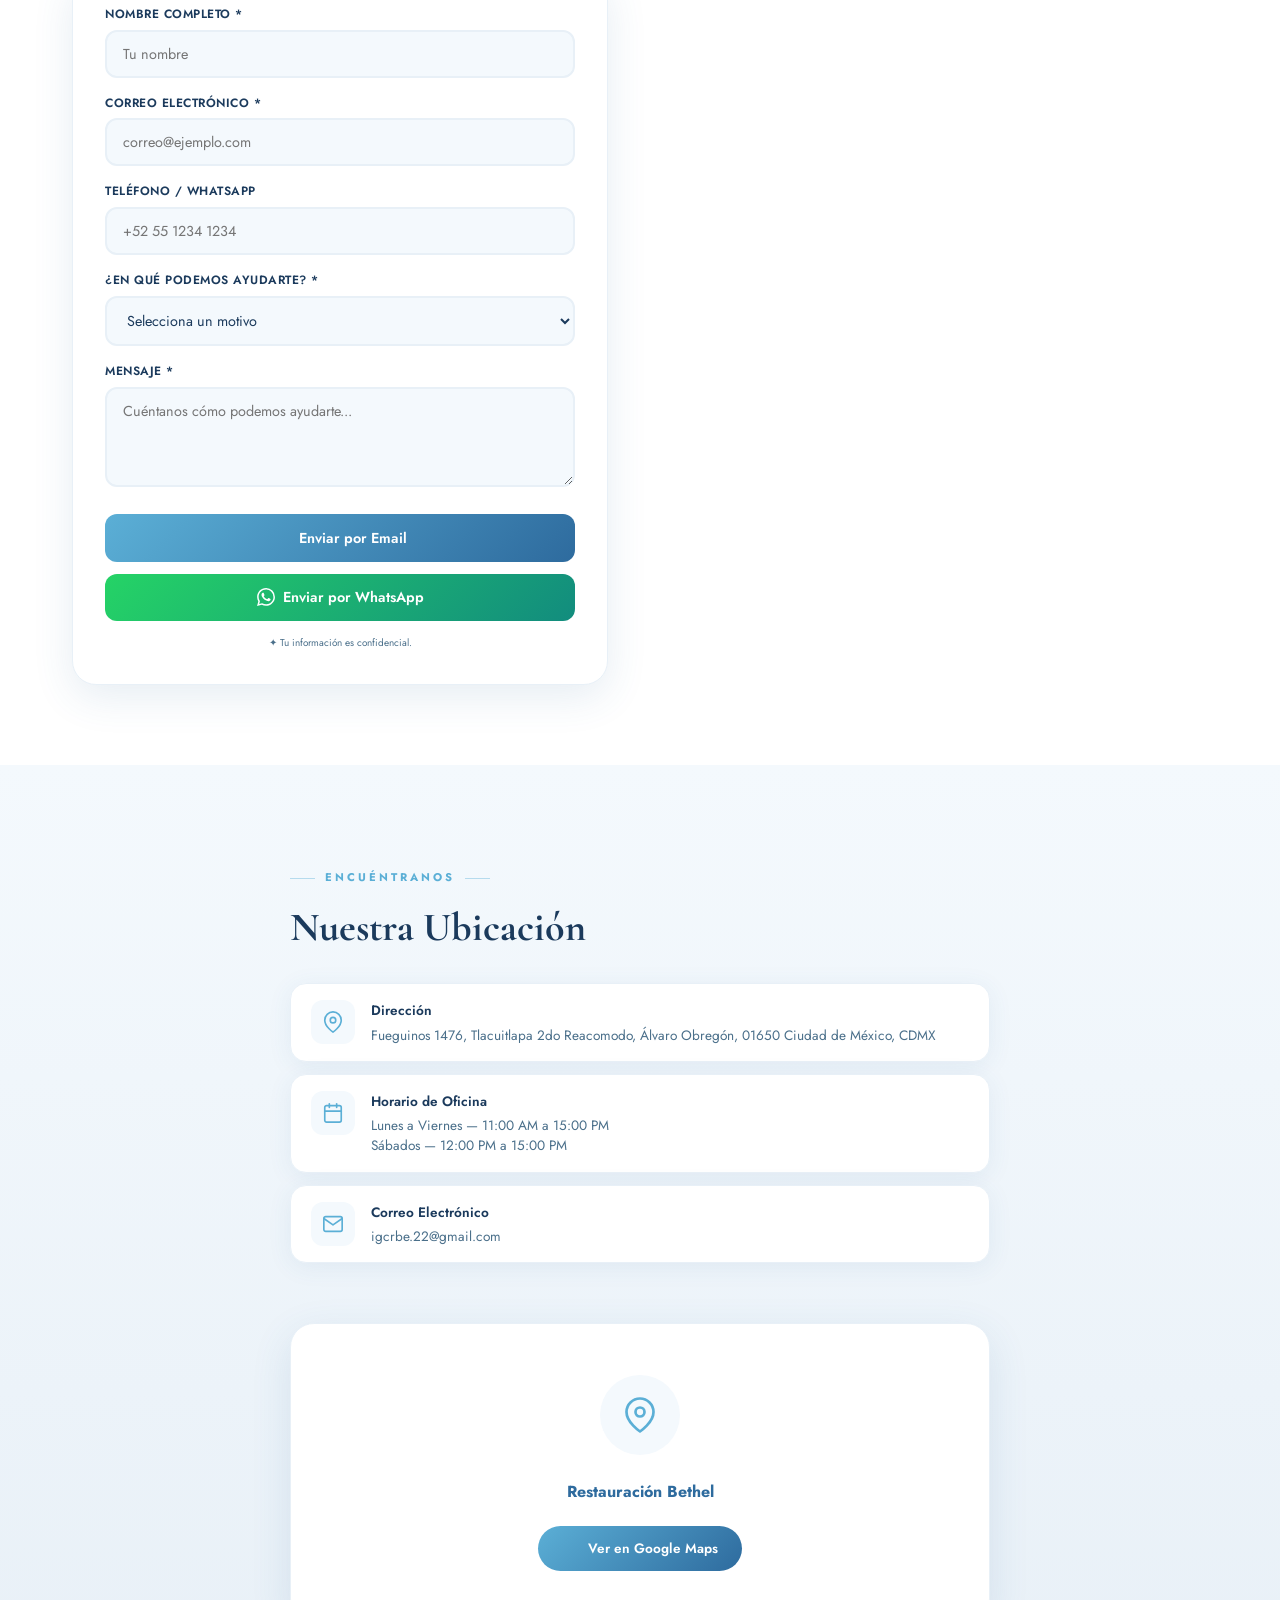
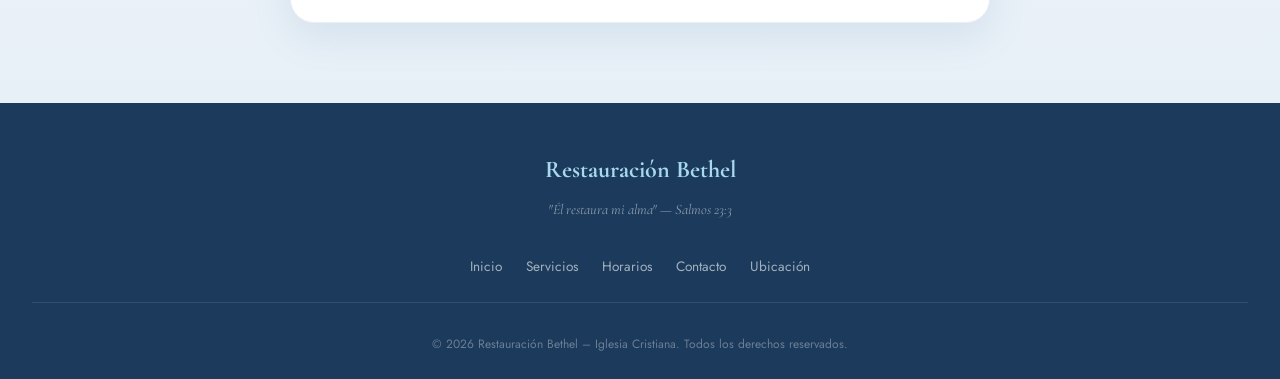
==== commit 0e948501: "Update index.html" ====
--- a/index.html
+++ b/index.html
@@ -423,7 +423,6 @@
           </div>
           
           <!-- Correo Electrónico -->
-           <!--
           <div class="location-detail-item">
             <div class="location-detail-icon">
               <svg viewBox="0 0 24 24" fill="none" stroke-width="1.8" stroke-linecap="round" stroke-linejoin="round">
@@ -438,7 +437,6 @@
           </div>
         </div>
       </div>
-          -->
 
       <!-- MAPA MOVIDO AL FINAL -->
       <div class="location-map-placeholder reveal">
@@ -477,7 +475,7 @@
               </div>
             </div>
             -->
-
+            <!--
             <div class="location-detail-item">
               <div class="location-detail-icon">
                 <svg viewBox="0 0 24 24" fill="none" stroke-width="1.8" stroke-linecap="round" stroke-linejoin="round">
@@ -497,6 +495,7 @@
       </div>
     </div>
   </section>
+  -->
 
   <!-- FOOTER -->
   <footer>
